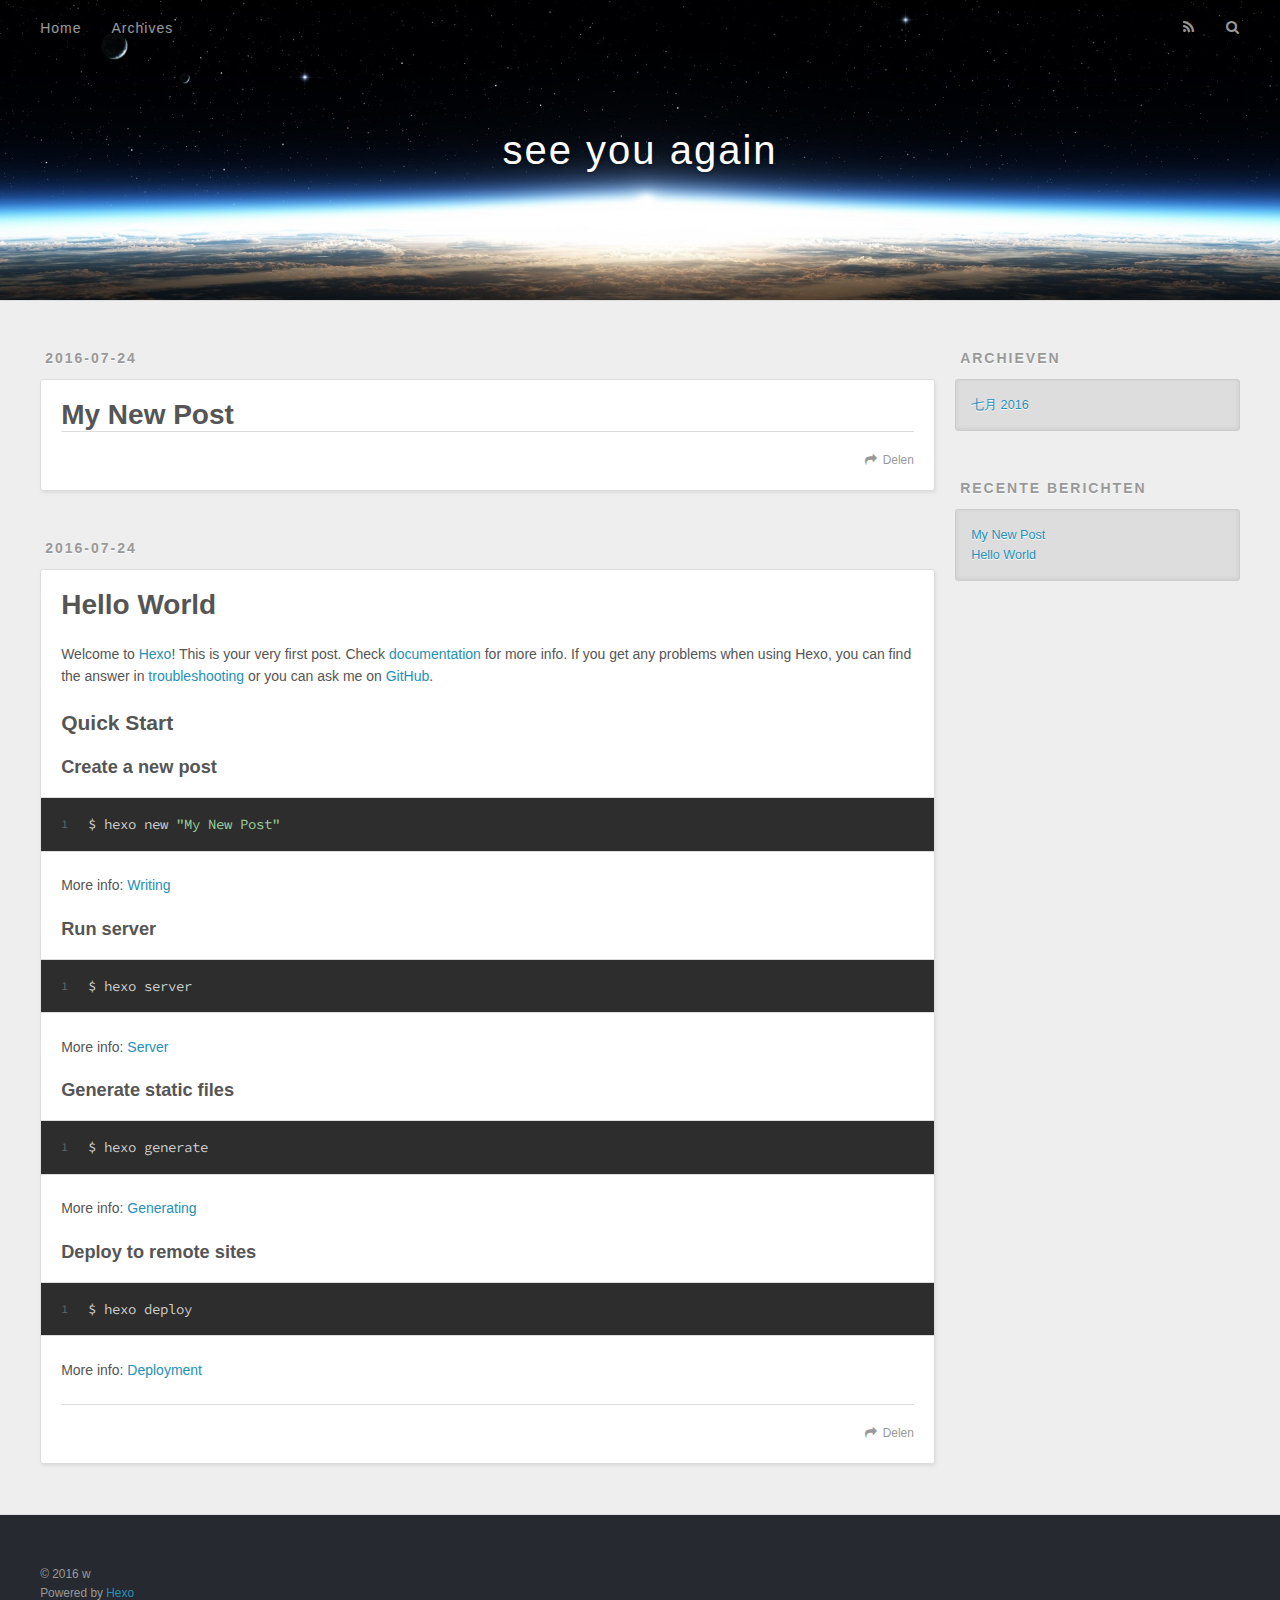
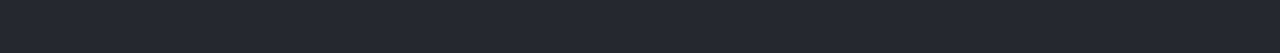
==== index.html @ ab0fd07e "Site updated: 2016-07-24 20:44:00" ====
<!DOCTYPE html>
<html>
<head>
  <meta charset="utf-8">
  
  <title>see you again</title>
  <meta name="viewport" content="width=device-width, initial-scale=1, maximum-scale=1">
  <meta property="og:type" content="website">
<meta property="og:title" content="see you again">
<meta property="og:url" content="http://yoursite.com/index.html">
<meta property="og:site_name" content="see you again">
<meta name="twitter:card" content="summary">
<meta name="twitter:title" content="see you again">
  
    <link rel="alternate" href="/atom.xml" title="see you again" type="application/atom+xml">
  
  
    <link rel="icon" href="/favicon.png">
  
  
    <link href="//fonts.googleapis.com/css?family=Source+Code+Pro" rel="stylesheet" type="text/css">
  
  <link rel="stylesheet" href="/css/style.css">
  

</head>

<body>
  <div id="container">
    <div id="wrap">
      <header id="header">
  <div id="banner"></div>
  <div id="header-outer" class="outer">
    <div id="header-title" class="inner">
      <h1 id="logo-wrap">
        <a href="/" id="logo">see you again</a>
      </h1>
      
    </div>
    <div id="header-inner" class="inner">
      <nav id="main-nav">
        <a id="main-nav-toggle" class="nav-icon"></a>
        
          <a class="main-nav-link" href="/">Home</a>
        
          <a class="main-nav-link" href="/archives">Archives</a>
        
      </nav>
      <nav id="sub-nav">
        
          <a id="nav-rss-link" class="nav-icon" href="/atom.xml" title="RSS Feed"></a>
        
        <a id="nav-search-btn" class="nav-icon" title="Zoeken"></a>
      </nav>
      <div id="search-form-wrap">
        <form action="//google.com/search" method="get" accept-charset="UTF-8" class="search-form"><input type="search" name="q" results="0" class="search-form-input" placeholder="Search"><button type="submit" class="search-form-submit">&#xF002;</button><input type="hidden" name="sitesearch" value="http://yoursite.com"></form>
      </div>
    </div>
  </div>
</header>
      <div class="outer">
        <section id="main">
  
    <article id="post-My-New-Post" class="article article-type-post" itemscope itemprop="blogPost">
  <div class="article-meta">
    <a href="/2016/07/24/My-New-Post/" class="article-date">
  <time datetime="2016-07-24T12:08:14.000Z" itemprop="datePublished">2016-07-24</time>
</a>
    
  </div>
  <div class="article-inner">
    
    
      <header class="article-header">
        
  
    <h1 itemprop="name">
      <a class="article-title" href="/2016/07/24/My-New-Post/">My New Post</a>
    </h1>
  

      </header>
    
    <div class="article-entry" itemprop="articleBody">
      
        
      
    </div>
    <footer class="article-footer">
      <a data-url="http://yoursite.com/2016/07/24/My-New-Post/" data-id="cir0liud20001l8tv9n0ns830" class="article-share-link">Delen</a>
      
      
    </footer>
  </div>
  
</article>


  
    <article id="post-hello-world" class="article article-type-post" itemscope itemprop="blogPost">
  <div class="article-meta">
    <a href="/2016/07/24/hello-world/" class="article-date">
  <time datetime="2016-07-24T12:00:14.525Z" itemprop="datePublished">2016-07-24</time>
</a>
    
  </div>
  <div class="article-inner">
    
    
      <header class="article-header">
        
  
    <h1 itemprop="name">
      <a class="article-title" href="/2016/07/24/hello-world/">Hello World</a>
    </h1>
  

      </header>
    
    <div class="article-entry" itemprop="articleBody">
      
        <p>Welcome to <a href="https://hexo.io/" target="_blank" rel="external">Hexo</a>! This is your very first post. Check <a href="https://hexo.io/docs/" target="_blank" rel="external">documentation</a> for more info. If you get any problems when using Hexo, you can find the answer in <a href="https://hexo.io/docs/troubleshooting.html" target="_blank" rel="external">troubleshooting</a> or you can ask me on <a href="https://github.com/hexojs/hexo/issues" target="_blank" rel="external">GitHub</a>.</p>
<h2 id="Quick-Start"><a href="#Quick-Start" class="headerlink" title="Quick Start"></a>Quick Start</h2><h3 id="Create-a-new-post"><a href="#Create-a-new-post" class="headerlink" title="Create a new post"></a>Create a new post</h3><figure class="highlight bash"><table><tr><td class="gutter"><pre><div class="line">1</div></pre></td><td class="code"><pre><div class="line">$ hexo new <span class="string">"My New Post"</span></div></pre></td></tr></table></figure>
<p>More info: <a href="https://hexo.io/docs/writing.html" target="_blank" rel="external">Writing</a></p>
<h3 id="Run-server"><a href="#Run-server" class="headerlink" title="Run server"></a>Run server</h3><figure class="highlight bash"><table><tr><td class="gutter"><pre><div class="line">1</div></pre></td><td class="code"><pre><div class="line">$ hexo server</div></pre></td></tr></table></figure>
<p>More info: <a href="https://hexo.io/docs/server.html" target="_blank" rel="external">Server</a></p>
<h3 id="Generate-static-files"><a href="#Generate-static-files" class="headerlink" title="Generate static files"></a>Generate static files</h3><figure class="highlight bash"><table><tr><td class="gutter"><pre><div class="line">1</div></pre></td><td class="code"><pre><div class="line">$ hexo generate</div></pre></td></tr></table></figure>
<p>More info: <a href="https://hexo.io/docs/generating.html" target="_blank" rel="external">Generating</a></p>
<h3 id="Deploy-to-remote-sites"><a href="#Deploy-to-remote-sites" class="headerlink" title="Deploy to remote sites"></a>Deploy to remote sites</h3><figure class="highlight bash"><table><tr><td class="gutter"><pre><div class="line">1</div></pre></td><td class="code"><pre><div class="line">$ hexo deploy</div></pre></td></tr></table></figure>
<p>More info: <a href="https://hexo.io/docs/deployment.html" target="_blank" rel="external">Deployment</a></p>

      
    </div>
    <footer class="article-footer">
      <a data-url="http://yoursite.com/2016/07/24/hello-world/" data-id="cir0liucw0000l8tvbxwyj7qu" class="article-share-link">Delen</a>
      
      
    </footer>
  </div>
  
</article>


  

</section>
        
          <aside id="sidebar">
  
    

  
    

  
    
  
    
  <div class="widget-wrap">
    <h3 class="widget-title">Archieven</h3>
    <div class="widget">
      <ul class="archive-list"><li class="archive-list-item"><a class="archive-list-link" href="/archives/2016/07/">七月 2016</a></li></ul>
    </div>
  </div>


  
    
  <div class="widget-wrap">
    <h3 class="widget-title">Recente berichten</h3>
    <div class="widget">
      <ul>
        
          <li>
            <a href="/2016/07/24/My-New-Post/">My New Post</a>
          </li>
        
          <li>
            <a href="/2016/07/24/hello-world/">Hello World</a>
          </li>
        
      </ul>
    </div>
  </div>

  
</aside>
        
      </div>
      <footer id="footer">
  
  <div class="outer">
    <div id="footer-info" class="inner">
      &copy; 2016 w<br>
      Powered by <a href="http://hexo.io/" target="_blank">Hexo</a>
    </div>
  </div>
</footer>
    </div>
    <nav id="mobile-nav">
  
    <a href="/" class="mobile-nav-link">Home</a>
  
    <a href="/archives" class="mobile-nav-link">Archives</a>
  
</nav>
    

<script src="//ajax.googleapis.com/ajax/libs/jquery/2.0.3/jquery.min.js"></script>


  <link rel="stylesheet" href="/fancybox/jquery.fancybox.css">
  <script src="/fancybox/jquery.fancybox.pack.js"></script>


<script src="/js/script.js"></script>

  </div>
</body>
</html>
---- css/style.css ----
body {
  width: 100%;
}
body:before,
body:after {
  content: "";
  display: table;
}
body:after {
  clear: both;
}
html,
body,
div,
span,
applet,
object,
iframe,
h1,
h2,
h3,
h4,
h5,
h6,
p,
blockquote,
pre,
a,
abbr,
acronym,
address,
big,
cite,
code,
del,
dfn,
em,
img,
ins,
kbd,
q,
s,
samp,
small,
strike,
strong,
sub,
sup,
tt,
var,
dl,
dt,
dd,
ol,
ul,
li,
fieldset,
form,
label,
legend,
table,
caption,
tbody,
tfoot,
thead,
tr,
th,
td {
  margin: 0;
  padding: 0;
  border: 0;
  outline: 0;
  font-weight: inherit;
  font-style: inherit;
  font-family: inherit;
  font-size: 100%;
  vertical-align: baseline;
}
body {
  line-height: 1;
  color: #000;
  background: #fff;
}
ol,
ul {
  list-style: none;
}
table {
  border-collapse: separate;
  border-spacing: 0;
  vertical-align: middle;
}
caption,
th,
td {
  text-align: left;
  font-weight: normal;
  vertical-align: middle;
}
a img {
  border: none;
}
input,
button {
  margin: 0;
  padding: 0;
}
input::-moz-focus-inner,
button::-moz-focus-inner {
  border: 0;
  padding: 0;
}
@font-face {
  font-family: FontAwesome;
  font-style: normal;
  font-weight: normal;
  src: url("fonts/fontawesome-webfont.eot?v=#4.0.3");
  src: url("fonts/fontawesome-webfont.eot?#iefix&v=#4.0.3") format("embedded-opentype"), url("fonts/fontawesome-webfont.woff?v=#4.0.3") format("woff"), url("fonts/fontawesome-webfont.ttf?v=#4.0.3") format("truetype"), url("fonts/fontawesome-webfont.svg#fontawesomeregular?v=#4.0.3") format("svg");
}
html,
body,
#container {
  height: 100%;
}
body {
  background: #eee;
  font: 14px "Helvetica Neue", Helvetica, Arial, sans-serif;
  -webkit-text-size-adjust: 100%;
}
.outer {
  max-width: 1220px;
  margin: 0 auto;
  padding: 0 20px;
}
.outer:before,
.outer:after {
  content: "";
  display: table;
}
.outer:after {
  clear: both;
}
.inner {
  display: inline;
  float: left;
  width: 98.33333333333333%;
  margin: 0 0.833333333333333%;
}
.left,
.alignleft {
  float: left;
}
.right,
.alignright {
  float: right;
}
.clear {
  clear: both;
}
#container {
  position: relative;
}
.mobile-nav-on {
  overflow: hidden;
}
#wrap {
  height: 100%;
  width: 100%;
  position: absolute;
  top: 0;
  left: 0;
  -webkit-transition: 0.2s ease-out;
  -moz-transition: 0.2s ease-out;
  -ms-transition: 0.2s ease-out;
  transition: 0.2s ease-out;
  z-index: 1;
  background: #eee;
}
.mobile-nav-on #wrap {
  left: 280px;
}
@media screen and (min-width: 768px) {
  #main {
    display: inline;
    float: left;
    width: 73.33333333333333%;
    margin: 0 0.833333333333333%;
  }
}
.article-date,
.article-category-link,
.archive-year,
.widget-title {
  text-decoration: none;
  text-transform: uppercase;
  letter-spacing: 2px;
  color: #999;
  margin-bottom: 1em;
  margin-left: 5px;
  line-height: 1em;
  text-shadow: 0 1px #fff;
  font-weight: bold;
}
.article-inner,
.archive-article-inner {
  background: #fff;
  -webkit-box-shadow: 1px 2px 3px #ddd;
  box-shadow: 1px 2px 3px #ddd;
  border: 1px solid #ddd;
  -webkit-border-radius: 3px;
  border-radius: 3px;
}
.article-entry h1,
.widget h1 {
  font-size: 2em;
}
.article-entry h2,
.widget h2 {
  font-size: 1.5em;
}
.article-entry h3,
.widget h3 {
  font-size: 1.3em;
}
.article-entry h4,
.widget h4 {
  font-size: 1.2em;
}
.article-entry h5,
.widget h5 {
  font-size: 1em;
}
.article-entry h6,
.widget h6 {
  font-size: 1em;
  color: #999;
}
.article-entry hr,
.widget hr {
  border: 1px dashed #ddd;
}
.article-entry strong,
.widget strong {
  font-weight: bold;
}
.article-entry em,
.widget em,
.article-entry cite,
.widget cite {
  font-style: italic;
}
.article-entry sup,
.widget sup,
.article-entry sub,
.widget sub {
  font-size: 0.75em;
  line-height: 0;
  position: relative;
  vertical-align: baseline;
}
.article-entry sup,
.widget sup {
  top: -0.5em;
}
.article-entry sub,
.widget sub {
  bottom: -0.2em;
}
.article-entry small,
.widget small {
  font-size: 0.85em;
}
.article-entry acronym,
.widget acronym,
.article-entry abbr,
.widget abbr {
  border-bottom: 1px dotted;
}
.article-entry ul,
.widget ul,
.article-entry ol,
.widget ol,
.article-entry dl,
.widget dl {
  margin: 0 20px;
  line-height: 1.6em;
}
.article-entry ul ul,
.widget ul ul,
.article-entry ol ul,
.widget ol ul,
.article-entry ul ol,
.widget ul ol,
.article-entry ol ol,
.widget ol ol {
  margin-top: 0;
  margin-bottom: 0;
}
.article-entry ul,
.widget ul {
  list-style: disc;
}
.article-entry ol,
.widget ol {
  list-style: decimal;
}
.article-entry dt,
.widget dt {
  font-weight: bold;
}
#header {
  height: 300px;
  position: relative;
  border-bottom: 1px solid #ddd;
}
#header:before,
#header:after {
  content: "";
  position: absolute;
  left: 0;
  right: 0;
  height: 40px;
}
#header:before {
  top: 0;
  background: -webkit-linear-gradient(rgba(0,0,0,0.2), transparent);
  background: -moz-linear-gradient(rgba(0,0,0,0.2), transparent);
  background: -ms-linear-gradient(rgba(0,0,0,0.2), transparent);
  background: linear-gradient(rgba(0,0,0,0.2), transparent);
}
#header:after {
  bottom: 0;
  background: -webkit-linear-gradient(transparent, rgba(0,0,0,0.2));
  background: -moz-linear-gradient(transparent, rgba(0,0,0,0.2));
  background: -ms-linear-gradient(transparent, rgba(0,0,0,0.2));
  background: linear-gradient(transparent, rgba(0,0,0,0.2));
}
#header-outer {
  height: 100%;
  position: relative;
}
#header-inner {
  position: relative;
  overflow: hidden;
}
#banner {
  position: absolute;
  top: 0;
  left: 0;
  width: 100%;
  height: 100%;
  background: url("images/banner.jpg") center #000;
  -webkit-background-size: cover;
  -moz-background-size: cover;
  background-size: cover;
  z-index: -1;
}
#header-title {
  text-align: center;
  height: 40px;
  position: absolute;
  top: 50%;
  left: 0;
  margin-top: -20px;
}
#logo,
#subtitle {
  text-decoration: none;
  color: #fff;
  font-weight: 300;
  text-shadow: 0 1px 4px rgba(0,0,0,0.3);
}
#logo {
  font-size: 40px;
  line-height: 40px;
  letter-spacing: 2px;
}
#subtitle {
  font-size: 16px;
  line-height: 16px;
  letter-spacing: 1px;
}
#subtitle-wrap {
  margin-top: 16px;
}
#main-nav {
  float: left;
  margin-left: -15px;
}
.nav-icon,
.main-nav-link {
  float: left;
  color: #fff;
  opacity: 0.6;
  text-decoration: none;
  text-shadow: 0 1px rgba(0,0,0,0.2);
  -webkit-transition: opacity 0.2s;
  -moz-transition: opacity 0.2s;
  -ms-transition: opacity 0.2s;
  transition: opacity 0.2s;
  display: block;
  padding: 20px 15px;
}
.nav-icon:hover,
.main-nav-link:hover {
  opacity: 1;
}
.nav-icon {
  font-family: FontAwesome;
  text-align: center;
  font-size: 14px;
  width: 14px;
  height: 14px;
  padding: 20px 15px;
  position: relative;
  cursor: pointer;
}
.main-nav-link {
  font-weight: 300;
  letter-spacing: 1px;
}
@media screen and (max-width: 479px) {
  .main-nav-link {
    display: none;
  }
}
#main-nav-toggle {
  display: none;
}
#main-nav-toggle:before {
  content: "\f0c9";
}
@media screen and (max-width: 479px) {
  #main-nav-toggle {
    display: block;
  }
}
#sub-nav {
  float: right;
  margin-right: -15px;
}
#nav-rss-link:before {
  content: "\f09e";
}
#nav-search-btn:before {
  content: "\f002";
}
#search-form-wrap {
  position: absolute;
  top: 15px;
  width: 150px;
  height: 30px;
  right: -150px;
  opacity: 0;
  -webkit-transition: 0.2s ease-out;
  -moz-transition: 0.2s ease-out;
  -ms-transition: 0.2s ease-out;
  transition: 0.2s ease-out;
}
#search-form-wrap.on {
  opacity: 1;
  right: 0;
}
@media screen and (max-width: 479px) {
  #search-form-wrap {
    width: 100%;
    right: -100%;
  }
}
.search-form {
  position: absolute;
  top: 0;
  left: 0;
  right: 0;
  background: #fff;
  padding: 5px 15px;
  -webkit-border-radius: 15px;
  border-radius: 15px;
  -webkit-box-shadow: 0 0 10px rgba(0,0,0,0.3);
  box-shadow: 0 0 10px rgba(0,0,0,0.3);
}
.search-form-input {
  border: none;
  background: none;
  color: #555;
  width: 100%;
  font: 13px "Helvetica Neue", Helvetica, Arial, sans-serif;
  outline: none;
}
.search-form-input::-webkit-search-results-decoration,
.search-form-input::-webkit-search-cancel-button {
  -webkit-appearance: none;
}
.search-form-submit {
  position: absolute;
  top: 50%;
  right: 10px;
  margin-top: -7px;
  font: 13px FontAwesome;
  border: none;
  background: none;
  color: #bbb;
  cursor: pointer;
}
.search-form-submit:hover,
.search-form-submit:focus {
  color: #777;
}
.article {
  margin: 50px 0;
}
.article-inner {
  overflow: hidden;
}
.article-meta:before,
.article-meta:after {
  content: "";
  display: table;
}
.article-meta:after {
  clear: both;
}
.article-date {
  float: left;
}
.article-category {
  float: left;
  line-height: 1em;
  color: #ccc;
  text-shadow: 0 1px #fff;
  margin-left: 8px;
}
.article-category:before {
  content: "\2022";
}
.article-category-link {
  margin: 0 12px 1em;
}
.article-header {
  padding: 20px 20px 0;
}
.article-title {
  text-decoration: none;
  font-size: 2em;
  font-weight: bold;
  color: #555;
  line-height: 1.1em;
  -webkit-transition: color 0.2s;
  -moz-transition: color 0.2s;
  -ms-transition: color 0.2s;
  transition: color 0.2s;
}
a.article-title:hover {
  color: #258fb8;
}
.article-entry {
  color: #555;
  padding: 0 20px;
}
.article-entry:before,
.article-entry:after {
  content: "";
  display: table;
}
.article-entry:after {
  clear: both;
}
.article-entry p,
.article-entry table {
  line-height: 1.6em;
  margin: 1.6em 0;
}
.article-entry h1,
.article-entry h2,
.article-entry h3,
.article-entry h4,
.article-entry h5,
.article-entry h6 {
  font-weight: bold;
}
.article-entry h1,
.article-entry h2,
.article-entry h3,
.article-entry h4,
.article-entry h5,
.article-entry h6 {
  line-height: 1.1em;
  margin: 1.1em 0;
}
.article-entry a {
  color: #258fb8;
  text-decoration: none;
}
.article-entry a:hover {
  text-decoration: underline;
}
.article-entry ul,
.article-entry ol,
.article-entry dl {
  margin-top: 1.6em;
  margin-bottom: 1.6em;
}
.article-entry img,
.article-entry video {
  max-width: 100%;
  height: auto;
  display: block;
  margin: auto;
}
.article-entry iframe {
  border: none;
}
.article-entry table {
  width: 100%;
  border-collapse: collapse;
  border-spacing: 0;
}
.article-entry th {
  font-weight: bold;
  border-bottom: 3px solid #ddd;
  padding-bottom: 0.5em;
}
.article-entry td {
  border-bottom: 1px solid #ddd;
  padding: 10px 0;
}
.article-entry blockquote {
  font-family: Georgia, "Times New Roman", serif;
  font-size: 1.4em;
  margin: 1.6em 20px;
  text-align: center;
}
.article-entry blockquote footer {
  font-size: 14px;
  margin: 1.6em 0;
  font-family: "Helvetica Neue", Helvetica, Arial, sans-serif;
}
.article-entry blockquote footer cite:before {
  content: "—";
  padding: 0 0.5em;
}
.article-entry .pullquote {
  text-align: left;
  width: 45%;
  margin: 0;
}
.article-entry .pullquote.left {
  margin-left: 0.5em;
  margin-right: 1em;
}
.article-entry .pullquote.right {
  margin-right: 0.5em;
  margin-left: 1em;
}
.article-entry .caption {
  color: #999;
  display: block;
  font-size: 0.9em;
  margin-top: 0.5em;
  position: relative;
  text-align: center;
}
.article-entry .video-container {
  position: relative;
  padding-top: 56.25%;
  height: 0;
  overflow: hidden;
}
.article-entry .video-container iframe,
.article-entry .video-container object,
.article-entry .video-container embed {
  position: absolute;
  top: 0;
  left: 0;
  width: 100%;
  height: 100%;
  margin-top: 0;
}
.article-more-link a {
  display: inline-block;
  line-height: 1em;
  padding: 6px 15px;
  -webkit-border-radius: 15px;
  border-radius: 15px;
  background: #eee;
  color: #999;
  text-shadow: 0 1px #fff;
  text-decoration: none;
}
.article-more-link a:hover {
  background: #258fb8;
  color: #fff;
  text-decoration: none;
  text-shadow: 0 1px #1e7293;
}
.article-footer {
  font-size: 0.85em;
  line-height: 1.6em;
  border-top: 1px solid #ddd;
  padding-top: 1.6em;
  margin: 0 20px 20px;
}
.article-footer:before,
.article-footer:after {
  content: "";
  display: table;
}
.article-footer:after {
  clear: both;
}
.article-footer a {
  color: #999;
  text-decoration: none;
}
.article-footer a:hover {
  color: #555;
}
.article-tag-list-item {
  float: left;
  margin-right: 10px;
}
.article-tag-list-link:before {
  content: "#";
}
.article-comment-link {
  float: right;
}
.article-comment-link:before {
  content: "\f075";
  font-family: FontAwesome;
  padding-right: 8px;
}
.article-share-link {
  cursor: pointer;
  float: right;
  margin-left: 20px;
}
.article-share-link:before {
  content: "\f064";
  font-family: FontAwesome;
  padding-right: 6px;
}
#article-nav {
  position: relative;
}
#article-nav:before,
#article-nav:after {
  content: "";
  display: table;
}
#article-nav:after {
  clear: both;
}
@media screen and (min-width: 768px) {
  #article-nav {
    margin: 50px 0;
  }
  #article-nav:before {
    width: 8px;
    height: 8px;
    position: absolute;
    top: 50%;
    left: 50%;
    margin-top: -4px;
    margin-left: -4px;
    content: "";
    -webkit-border-radius: 50%;
    border-radius: 50%;
    background: #ddd;
    -webkit-box-shadow: 0 1px 2px #fff;
    box-shadow: 0 1px 2px #fff;
  }
}
.article-nav-link-wrap {
  text-decoration: none;
  text-shadow: 0 1px #fff;
  color: #999;
  -webkit-box-sizing: border-box;
  -moz-box-sizing: border-box;
  box-sizing: border-box;
  margin-top: 50px;
  text-align: center;
  display: block;
}
.article-nav-link-wrap:hover {
  color: #555;
}
@media screen and (min-width: 768px) {
  .article-nav-link-wrap {
    width: 50%;
    margin-top: 0;
  }
}
@media screen and (min-width: 768px) {
  #article-nav-newer {
    float: left;
    text-align: right;
    padding-right: 20px;
  }
}
@media screen and (min-width: 768px) {
  #article-nav-older {
    float: right;
    text-align: left;
    padding-left: 20px;
  }
}
.article-nav-caption {
  text-transform: uppercase;
  letter-spacing: 2px;
  color: #ddd;
  line-height: 1em;
  font-weight: bold;
}
#article-nav-newer .article-nav-caption {
  margin-right: -2px;
}
.article-nav-title {
  font-size: 0.85em;
  line-height: 1.6em;
  margin-top: 0.5em;
}
.article-share-box {
  position: absolute;
  display: none;
  background: #fff;
  -webkit-box-shadow: 1px 2px 10px rgba(0,0,0,0.2);
  box-shadow: 1px 2px 10px rgba(0,0,0,0.2);
  -webkit-border-radius: 3px;
  border-radius: 3px;
  margin-left: -145px;
  overflow: hidden;
  z-index: 1;
}
.article-share-box.on {
  display: block;
}
.article-share-input {
  width: 100%;
  background: none;
  -webkit-box-sizing: border-box;
  -moz-box-sizing: border-box;
  box-sizing: border-box;
  font: 14px "Helvetica Neue", Helvetica, Arial, sans-serif;
  padding: 0 15px;
  color: #555;
  outline: none;
  border: 1px solid #ddd;
  -webkit-border-radius: 3px 3px 0 0;
  border-radius: 3px 3px 0 0;
  height: 36px;
  line-height: 36px;
}
.article-share-links {
  background: #eee;
}
.article-share-links:before,
.article-share-links:after {
  content: "";
  display: table;
}
.article-share-links:after {
  clear: both;
}
.article-share-twitter,
.article-share-facebook,
.article-share-pinterest,
.article-share-google {
  width: 50px;
  height: 36px;
  display: block;
  float: left;
  position: relative;
  color: #999;
  text-shadow: 0 1px #fff;
}
.article-share-twitter:before,
.article-share-facebook:before,
.article-share-pinterest:before,
.article-share-google:before {
  font-size: 20px;
  font-family: FontAwesome;
  width: 20px;
  height: 20px;
  position: absolute;
  top: 50%;
  left: 50%;
  margin-top: -10px;
  margin-left: -10px;
  text-align: center;
}
.article-share-twitter:hover,
.article-share-facebook:hover,
.article-share-pinterest:hover,
.article-share-google:hover {
  color: #fff;
}
.article-share-twitter:before {
  content: "\f099";
}
.article-share-twitter:hover {
  background: #00aced;
  text-shadow: 0 1px #008abe;
}
.article-share-facebook:before {
  content: "\f09a";
}
.article-share-facebook:hover {
  background: #3b5998;
  text-shadow: 0 1px #2f477a;
}
.article-share-pinterest:before {
  content: "\f0d2";
}
.article-share-pinterest:hover {
  background: #cb2027;
  text-shadow: 0 1px #a21a1f;
}
.article-share-google:before {
  content: "\f0d5";
}
.article-share-google:hover {
  background: #dd4b39;
  text-shadow: 0 1px #be3221;
}
.article-gallery {
  background: #000;
  position: relative;
}
.article-gallery-photos {
  position: relative;
  overflow: hidden;
}
.article-gallery-img {
  display: none;
  max-width: 100%;
}
.article-gallery-img:first-child {
  display: block;
}
.article-gallery-img.loaded {
  position: absolute;
  display: block;
}
.article-gallery-img img {
  display: block;
  max-width: 100%;
  margin: 0 auto;
}
#comments {
  background: #fff;
  -webkit-box-shadow: 1px 2px 3px #ddd;
  box-shadow: 1px 2px 3px #ddd;
  padding: 20px;
  border: 1px solid #ddd;
  -webkit-border-radius: 3px;
  border-radius: 3px;
  margin: 50px 0;
}
#comments a {
  color: #258fb8;
}
.archives-wrap {
  margin: 50px 0;
}
.archives:before,
.archives:after {
  content: "";
  display: table;
}
.archives:after {
  clear: both;
}
.archive-year-wrap {
  margin-bottom: 1em;
}
.archives {
  -webkit-column-gap: 10px;
  -moz-column-gap: 10px;
  column-gap: 10px;
}
@media screen and (min-width: 480px) and (max-width: 767px) {
  .archives {
    -webkit-column-count: 2;
    -moz-column-count: 2;
    column-count: 2;
  }
}
@media screen and (min-width: 768px) {
  .archives {
    -webkit-column-count: 3;
    -moz-column-count: 3;
    column-count: 3;
  }
}
.archive-article {
  -webkit-column-break-inside: avoid;
  page-break-inside: avoid;
  overflow: hidden;
  break-inside: avoid-column;
}
.archive-article-inner {
  padding: 10px;
  margin-bottom: 15px;
}
.archive-article-title {
  text-decoration: none;
  font-weight: bold;
  color: #555;
  -webkit-transition: color 0.2s;
  -moz-transition: color 0.2s;
  -ms-transition: color 0.2s;
  transition: color 0.2s;
  line-height: 1.6em;
}
.archive-article-title:hover {
  color: #258fb8;
}
.archive-article-footer {
  margin-top: 1em;
}
.archive-article-date {
  color: #999;
  text-decoration: none;
  font-size: 0.85em;
  line-height: 1em;
  margin-bottom: 0.5em;
  display: block;
}
#page-nav {
  margin: 50px auto;
  background: #fff;
  -webkit-box-shadow: 1px 2px 3px #ddd;
  box-shadow: 1px 2px 3px #ddd;
  border: 1px solid #ddd;
  -webkit-border-radius: 3px;
  border-radius: 3px;
  text-align: center;
  color: #999;
  overflow: hidden;
}
#page-nav:before,
#page-nav:after {
  content: "";
  display: table;
}
#page-nav:after {
  clear: both;
}
#page-nav a,
#page-nav span {
  padding: 10px 20px;
  line-height: 1;
  height: 2ex;
}
#page-nav a {
  color: #999;
  text-decoration: none;
}
#page-nav a:hover {
  background: #999;
  color: #fff;
}
#page-nav .prev {
  float: left;
}
#page-nav .next {
  float: right;
}
#page-nav .page-number {
  display: inline-block;
}
@media screen and (max-width: 479px) {
  #page-nav .page-number {
    display: none;
  }
}
#page-nav .current {
  color: #555;
  font-weight: bold;
}
#page-nav .space {
  color: #ddd;
}
#footer {
  background: #262a30;
  padding: 50px 0;
  border-top: 1px solid #ddd;
  color: #999;
}
#footer a {
  color: #258fb8;
  text-decoration: none;
}
#footer a:hover {
  text-decoration: underline;
}
#footer-info {
  line-height: 1.6em;
  font-size: 0.85em;
}
.article-entry pre,
.article-entry .highlight {
  background: #2d2d2d;
  margin: 0 -20px;
  padding: 15px 20px;
  border-style: solid;
  border-color: #ddd;
  border-width: 1px 0;
  overflow: auto;
  color: #ccc;
  line-height: 22.400000000000002px;
}
.article-entry .highlight .gutter pre,
.article-entry .gist .gist-file .gist-data .line-numbers {
  color: #666;
  font-size: 0.85em;
}
.article-entry pre,
.article-entry code {
  font-family: "Source Code Pro", Consolas, Monaco, Menlo, Consolas, monospace;
}
.article-entry code {
  background: #eee;
  text-shadow: 0 1px #fff;
  padding: 0 0.3em;
}
.article-entry pre code {
  background: none;
  text-shadow: none;
  padding: 0;
}
.article-entry .highlight pre {
  border: none;
  margin: 0;
  padding: 0;
}
.article-entry .highlight table {
  margin: 0;
  width: auto;
}
.article-entry .highlight td {
  border: none;
  padding: 0;
}
.article-entry .highlight figcaption {
  font-size: 0.85em;
  color: #999;
  line-height: 1em;
  margin-bottom: 1em;
}
.article-entry .highlight figcaption:before,
.article-entry .highlight figcaption:after {
  content: "";
  display: table;
}
.article-entry .highlight figcaption:after {
  clear: both;
}
.article-entry .highlight figcaption a {
  float: right;
}
.article-entry .highlight .gutter pre {
  text-align: right;
  padding-right: 20px;
}
.article-entry .highlight .line {
  height: 22.400000000000002px;
}
.article-entry .highlight .line.marked {
  background: #515151;
}
.article-entry .gist {
  margin: 0 -20px;
  border-style: solid;
  border-color: #ddd;
  border-width: 1px 0;
  background: #2d2d2d;
  padding: 15px 20px 15px 0;
}
.article-entry .gist .gist-file {
  border: none;
  font-family: "Source Code Pro", Consolas, Monaco, Menlo, Consolas, monospace;
  margin: 0;
}
.article-entry .gist .gist-file .gist-data {
  background: none;
  border: none;
}
.article-entry .gist .gist-file .gist-data .line-numbers {
  background: none;
  border: none;
  padding: 0 20px 0 0;
}
.article-entry .gist .gist-file .gist-data .line-data {
  padding: 0 !important;
}
.article-entry .gist .gist-file .highlight {
  margin: 0;
  padding: 0;
  border: none;
}
.article-entry .gist .gist-file .gist-meta {
  background: #2d2d2d;
  color: #999;
  font: 0.85em "Helvetica Neue", Helvetica, Arial, sans-serif;
  text-shadow: 0 0;
  padding: 0;
  margin-top: 1em;
  margin-left: 20px;
}
.article-entry .gist .gist-file .gist-meta a {
  color: #258fb8;
  font-weight: normal;
}
.article-entry .gist .gist-file .gist-meta a:hover {
  text-decoration: underline;
}
pre .comment,
pre .title {
  color: #999;
}
pre .variable,
pre .attribute,
pre .tag,
pre .regexp,
pre .ruby .constant,
pre .xml .tag .title,
pre .xml .pi,
pre .xml .doctype,
pre .html .doctype,
pre .css .id,
pre .css .class,
pre .css .pseudo {
  color: #f2777a;
}
pre .number,
pre .preprocessor,
pre .built_in,
pre .literal,
pre .params,
pre .constant {
  color: #f99157;
}
pre .class,
pre .ruby .class .title,
pre .css .rules .attribute {
  color: #9c9;
}
pre .string,
pre .value,
pre .inheritance,
pre .header,
pre .ruby .symbol,
pre .xml .cdata {
  color: #9c9;
}
pre .css .hexcolor {
  color: #6cc;
}
pre .function,
pre .python .decorator,
pre .python .title,
pre .ruby .function .title,
pre .ruby .title .keyword,
pre .perl .sub,
pre .javascript .title,
pre .coffeescript .title {
  color: #69c;
}
pre .keyword,
pre .javascript .function {
  color: #c9c;
}
@media screen and (max-width: 479px) {
  #mobile-nav {
    position: absolute;
    top: 0;
    left: 0;
    width: 280px;
    height: 100%;
    background: #191919;
    border-right: 1px solid #fff;
  }
}
@media screen and (max-width: 479px) {
  .mobile-nav-link {
    display: block;
    color: #999;
    text-decoration: none;
    padding: 15px 20px;
    font-weight: bold;
  }
  .mobile-nav-link:hover {
    color: #fff;
  }
}
@media screen and (min-width: 768px) {
  #sidebar {
    display: inline;
    float: left;
    width: 23.333333333333332%;
    margin: 0 0.833333333333333%;
  }
}
.widget-wrap {
  margin: 50px 0;
}
.widget {
  color: #777;
  text-shadow: 0 1px #fff;
  background: #ddd;
  -webkit-box-shadow: 0 -1px 4px #ccc inset;
  box-shadow: 0 -1px 4px #ccc inset;
  border: 1px solid #ccc;
  padding: 15px;
  -webkit-border-radius: 3px;
  border-radius: 3px;
}
.widget a {
  color: #258fb8;
  text-decoration: none;
}
.widget a:hover {
  text-decoration: underline;
}
.widget ul ul,
.widget ol ul,
.widget dl ul,
.widget ul ol,
.widget ol ol,
.widget dl ol,
.widget ul dl,
.widget ol dl,
.widget dl dl {
  margin-left: 15px;
  list-style: disc;
}
.widget {
  line-height: 1.6em;
  word-wrap: break-word;
  font-size: 0.9em;
}
.widget ul,
.widget ol {
  list-style: none;
  margin: 0;
}
.widget ul ul,
.widget ol ul,
.widget ul ol,
.widget ol ol {
  margin: 0 20px;
}
.widget ul ul,
.widget ol ul {
  list-style: disc;
}
.widget ul ol,
.widget ol ol {
  list-style: decimal;
}
.category-list-count,
.tag-list-count,
.archive-list-count {
  padding-left: 5px;
  color: #999;
  font-size: 0.85em;
}
.category-list-count:before,
.tag-list-count:before,
.archive-list-count:before {
  content: "(";
}
.category-list-count:after,
.tag-list-count:after,
.archive-list-count:after {
  content: ")";
}
.tagcloud a {
  margin-right: 5px;
  display: inline-block;
}
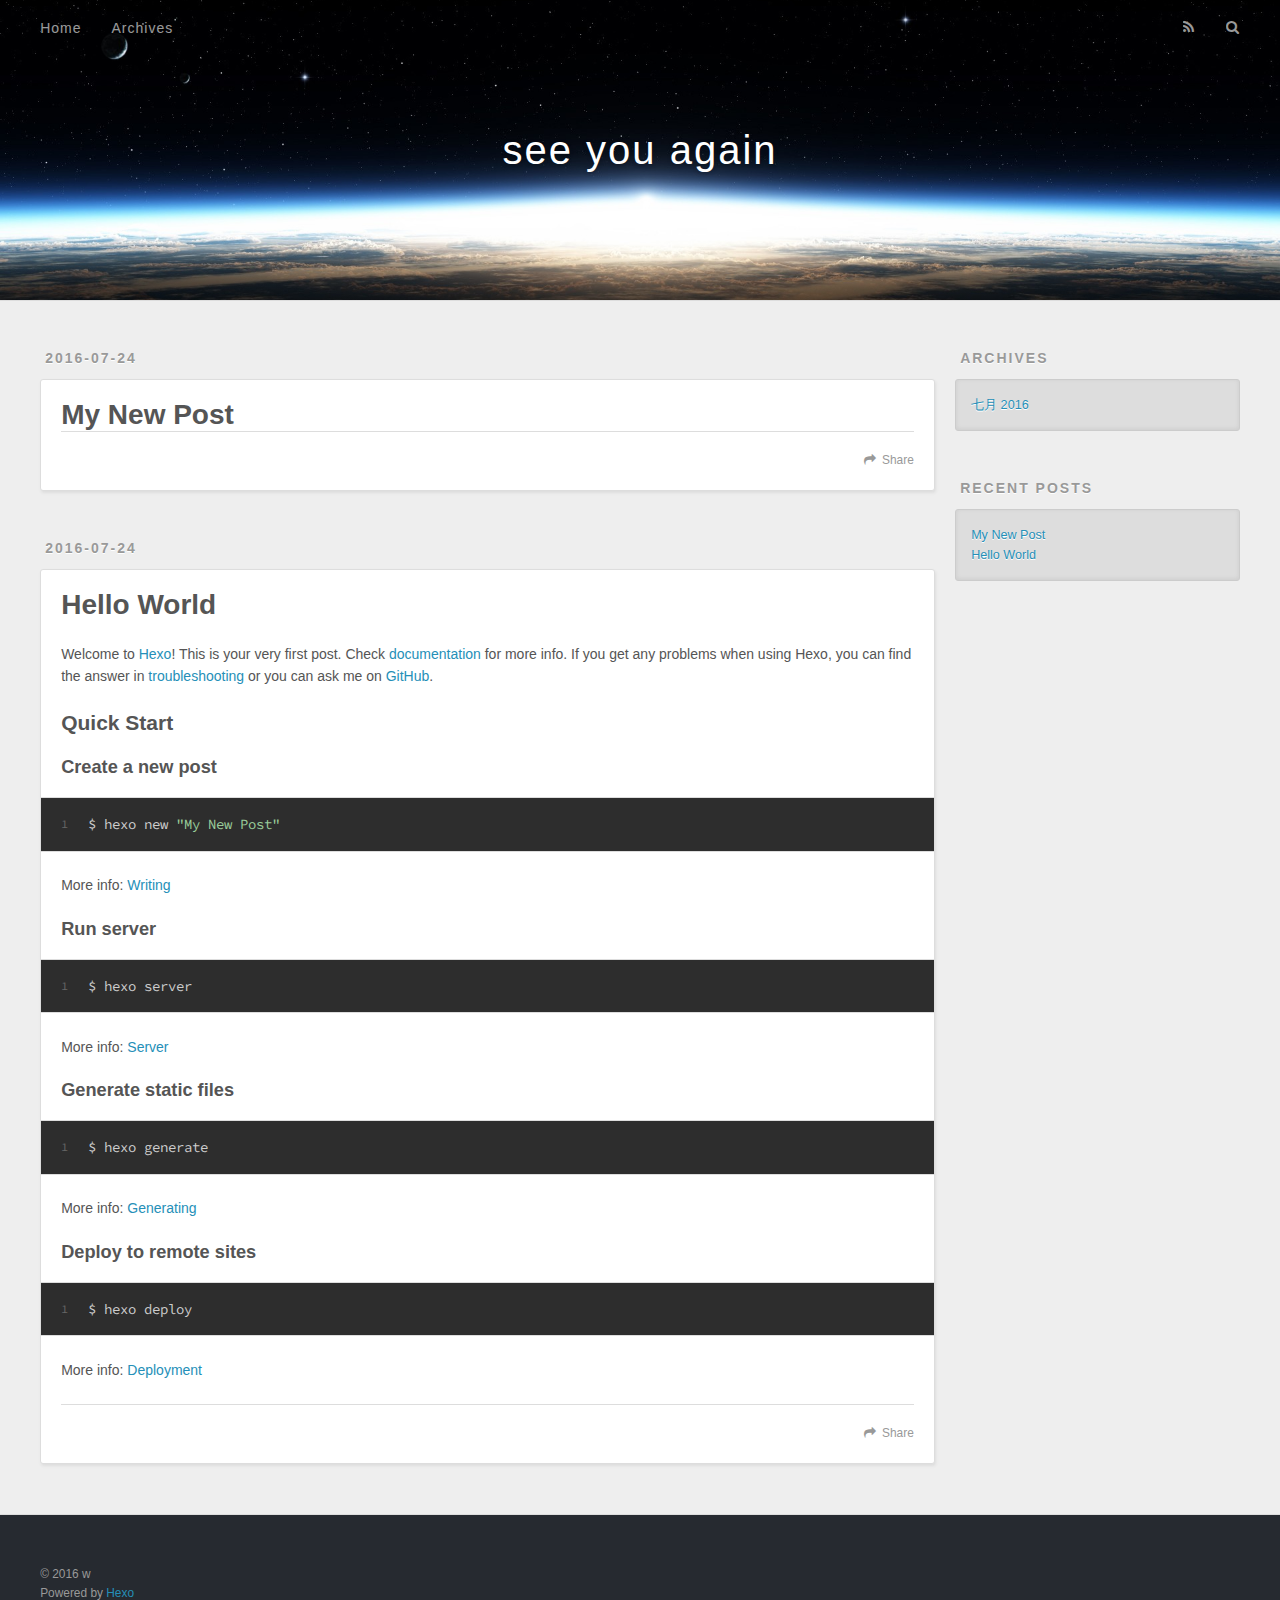
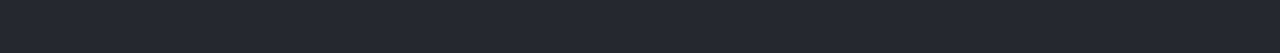
==== commit e59dba1c: "Site updated: 2016-07-24 21:19:04" ====
--- a/index.html
+++ b/index.html
@@ -50,7 +50,7 @@
         
           <a id="nav-rss-link" class="nav-icon" href="/atom.xml" title="RSS Feed"></a>
         
-        <a id="nav-search-btn" class="nav-icon" title="Zoeken"></a>
+        <a id="nav-search-btn" class="nav-icon" title="Search"></a>
       </nav>
       <div id="search-form-wrap">
         <form action="//google.com/search" method="get" accept-charset="UTF-8" class="search-form"><input type="search" name="q" results="0" class="search-form-input" placeholder="Search"><button type="submit" class="search-form-submit">&#xF002;</button><input type="hidden" name="sitesearch" value="http://yoursite.com"></form>
@@ -87,7 +87,7 @@
       
     </div>
     <footer class="article-footer">
-      <a data-url="http://yoursite.com/2016/07/24/My-New-Post/" data-id="cir0liud20001l8tv9n0ns830" class="article-share-link">Delen</a>
+      <a data-url="http://yoursite.com/2016/07/24/My-New-Post/" data-id="cir0ms16u0000l8tvy7k0zihf" class="article-share-link">Share</a>
       
       
     </footer>
@@ -132,7 +132,7 @@
       
     </div>
     <footer class="article-footer">
-      <a data-url="http://yoursite.com/2016/07/24/hello-world/" data-id="cir0liucw0000l8tvbxwyj7qu" class="article-share-link">Delen</a>
+      <a data-url="http://yoursite.com/2016/07/24/hello-world/" data-id="cir0ms1700001l8tvjbfbzvg0" class="article-share-link">Share</a>
       
       
     </footer>
@@ -157,7 +157,7 @@
   
     
   <div class="widget-wrap">
-    <h3 class="widget-title">Archieven</h3>
+    <h3 class="widget-title">Archives</h3>
     <div class="widget">
       <ul class="archive-list"><li class="archive-list-item"><a class="archive-list-link" href="/archives/2016/07/">七月 2016</a></li></ul>
     </div>
@@ -167,7 +167,7 @@
   
     
   <div class="widget-wrap">
-    <h3 class="widget-title">Recente berichten</h3>
+    <h3 class="widget-title">Recent Posts</h3>
     <div class="widget">
       <ul>
         
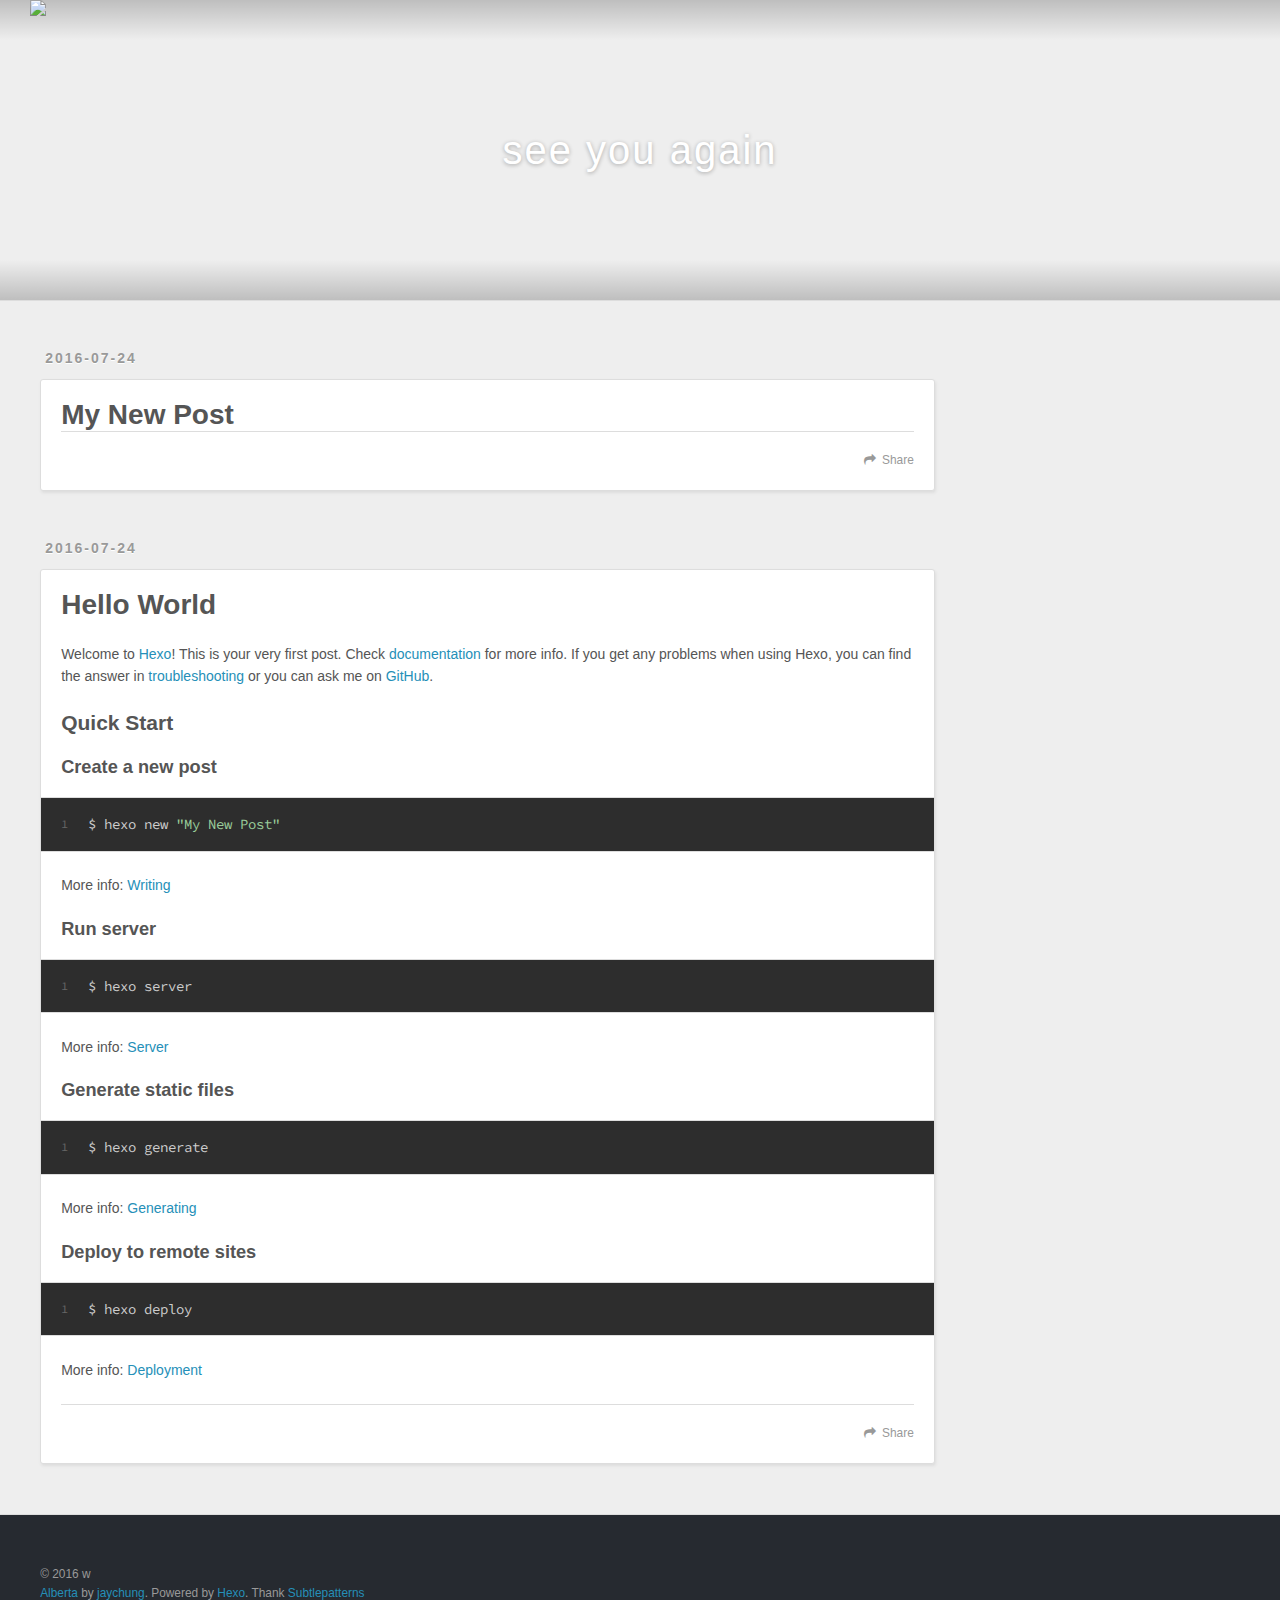
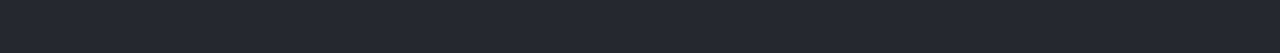
==== commit 21c6250c: "Site updated: 2016-07-24 21:31:54" ====
--- a/index.html
+++ b/index.html
@@ -12,49 +12,34 @@
 <meta name="twitter:card" content="summary">
 <meta name="twitter:title" content="see you again">
   
-    <link rel="alternate" href="/atom.xml" title="see you again" type="application/atom+xml">
   
-  
-    <link rel="icon" href="/favicon.png">
-  
-  
-    <link href="//fonts.googleapis.com/css?family=Source+Code+Pro" rel="stylesheet" type="text/css">
-  
+  <link href="//fonts.googleapis.com/css?family=Source+Code+Pro" rel="stylesheet" type="text/css">
+  <link href="//maxcdn.bootstrapcdn.com/font-awesome/4.2.0/css/font-awesome.min.css" rel="stylesheet">
   <link rel="stylesheet" href="/css/style.css">
   
-
 </head>
-
 <body>
   <div id="container">
     <div id="wrap">
       <header id="header">
-  <div id="banner"></div>
+  <div id="overlay"></div>
   <div id="header-outer" class="outer">
+    <div id="profile_img">
+      <img id="circle_img" src="undefined" />
+    </div>
     <div id="header-title" class="inner">
       <h1 id="logo-wrap">
         <a href="/" id="logo">see you again</a>
       </h1>
       
     </div>
-    <div id="header-inner" class="inner">
+    <div id="header-menu">
       <nav id="main-nav">
-        <a id="main-nav-toggle" class="nav-icon"></a>
+        <ul>
         
-          <a class="main-nav-link" href="/">Home</a>
         
-          <a class="main-nav-link" href="/archives">Archives</a>
-        
+        </ul>
       </nav>
-      <nav id="sub-nav">
-        
-          <a id="nav-rss-link" class="nav-icon" href="/atom.xml" title="RSS Feed"></a>
-        
-        <a id="nav-search-btn" class="nav-icon" title="Search"></a>
-      </nav>
-      <div id="search-form-wrap">
-        <form action="//google.com/search" method="get" accept-charset="UTF-8" class="search-form"><input type="search" name="q" results="0" class="search-form-input" placeholder="Search"><button type="submit" class="search-form-submit">&#xF002;</button><input type="hidden" name="sitesearch" value="http://yoursite.com"></form>
-      </div>
     </div>
   </div>
 </header>
@@ -87,7 +72,7 @@
       
     </div>
     <footer class="article-footer">
-      <a data-url="http://yoursite.com/2016/07/24/My-New-Post/" data-id="cir0ms16u0000l8tvy7k0zihf" class="article-share-link">Share</a>
+      <a data-url="http://yoursite.com/2016/07/24/My-New-Post/" data-id="cir0n8g870000dstvj6awg4ky" class="article-share-link">Share</a>
       
       
     </footer>
@@ -132,7 +117,7 @@
       
     </div>
     <footer class="article-footer">
-      <a data-url="http://yoursite.com/2016/07/24/hello-world/" data-id="cir0ms1700001l8tvjbfbzvg0" class="article-share-link">Share</a>
+      <a data-url="http://yoursite.com/2016/07/24/hello-world/" data-id="cir0n8g8c0001dstv5adlm388" class="article-share-link">Share</a>
       
       
     </footer>
@@ -142,49 +127,8 @@
 
 
   
-
+  
 </section>
-        
-          <aside id="sidebar">
-  
-    
-
-  
-    
-
-  
-    
-  
-    
-  <div class="widget-wrap">
-    <h3 class="widget-title">Archives</h3>
-    <div class="widget">
-      <ul class="archive-list"><li class="archive-list-item"><a class="archive-list-link" href="/archives/2016/07/">七月 2016</a></li></ul>
-    </div>
-  </div>
-
-
-  
-    
-  <div class="widget-wrap">
-    <h3 class="widget-title">Recent Posts</h3>
-    <div class="widget">
-      <ul>
-        
-          <li>
-            <a href="/2016/07/24/My-New-Post/">My New Post</a>
-          </li>
-        
-          <li>
-            <a href="/2016/07/24/hello-world/">Hello World</a>
-          </li>
-        
-      </ul>
-    </div>
-  </div>
-
-  
-</aside>
         
       </div>
       <footer id="footer">
@@ -192,25 +136,16 @@
   <div class="outer">
     <div id="footer-info" class="inner">
       &copy; 2016 w<br>
-      Powered by <a href="http://hexo.io/" target="_blank">Hexo</a>
+      <a href="https://github.com/ken8203/hexo-theme-alberta" target="_blank">Alberta</a> by <a href="http://jaychung.tw" target="_blank">jaychung</a>. Powered by <a href="http://hexo.io/" target="_blank">Hexo</a>. Thank <a href="http://subtlepatterns.com/" target="_blank">Subtlepatterns</a>
     </div>
   </div>
 </footer>
     </div>
-    <nav id="mobile-nav">
-  
-    <a href="/" class="mobile-nav-link">Home</a>
-  
-    <a href="/archives" class="mobile-nav-link">Archives</a>
-  
-</nav>
+    
     
 
 <script src="//ajax.googleapis.com/ajax/libs/jquery/2.0.3/jquery.min.js"></script>
-
-
-  <link rel="stylesheet" href="/fancybox/jquery.fancybox.css">
-  <script src="/fancybox/jquery.fancybox.pack.js"></script>
+<script src="//imsky.github.io/holder/holder.js"></script>
 
 
 <script src="/js/script.js"></script>
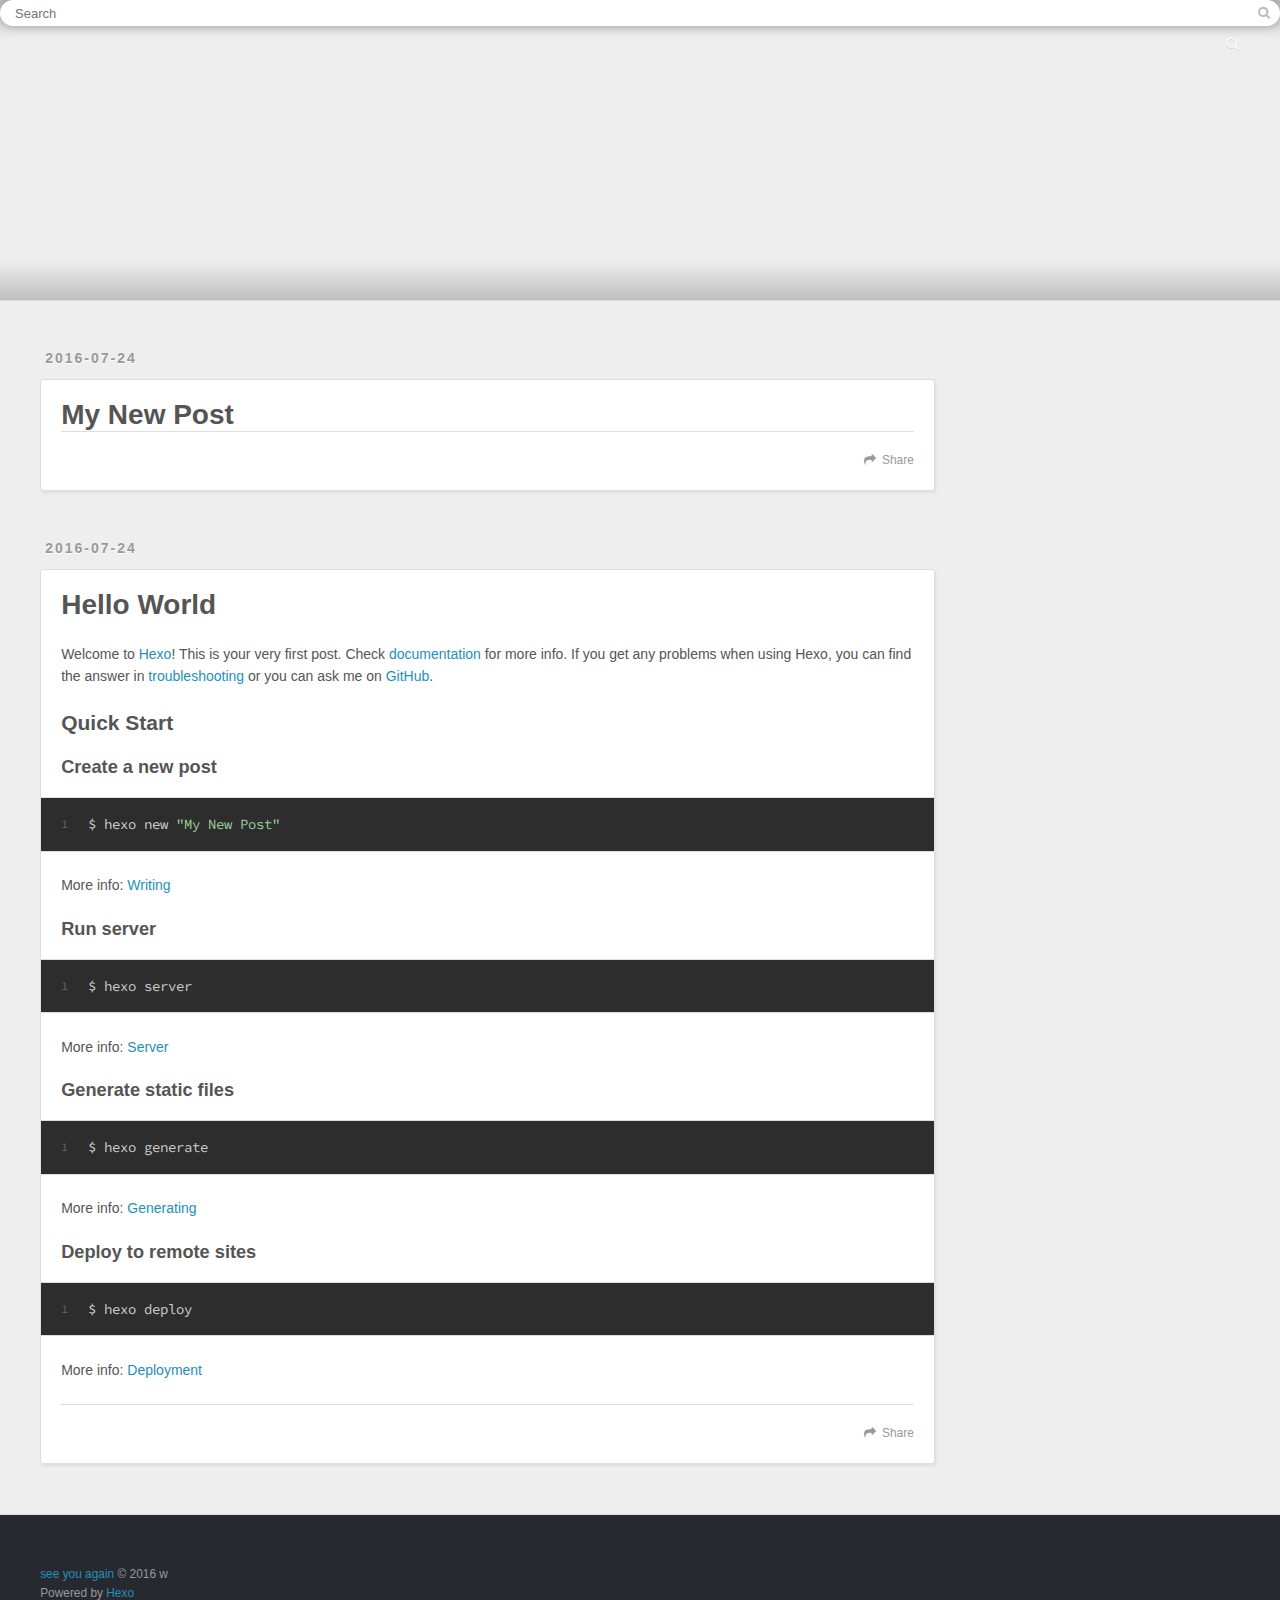
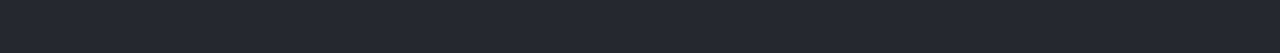
==== commit 1823ff6c: "Site updated: 2016-07-24 21:45:50" ====
--- a/index.html
+++ b/index.html
@@ -13,37 +13,44 @@
 <meta name="twitter:title" content="see you again">
   
   
-  <link href="//fonts.googleapis.com/css?family=Source+Code+Pro" rel="stylesheet" type="text/css">
-  <link href="//maxcdn.bootstrapcdn.com/font-awesome/4.2.0/css/font-awesome.min.css" rel="stylesheet">
+  <!-- <link href='http://fonts.googleapis.com/css?family=Open+Sans:400,600' rel='stylesheet' type='text/css'> -->
+  <!-- <link href="//fonts.googleapis.com/css?family=Source+Code+Pro:400,700" rel="stylesheet" type="text/css"> -->
+  <link href="//fonts.useso.com/css?family=Source+Code+Pro:400,700" rel="stylesheet" type="text/css">
+  <link href='//fonts.useso.com/css?family=Open+Sans:300,600' rel='stylesheet' type='text/css'>
   <link rel="stylesheet" href="/css/style.css">
   
+
 </head>
 <body>
   <div id="container">
     <div id="wrap">
       <header id="header">
-  <div id="overlay"></div>
   <div id="header-outer" class="outer">
-    <div id="profile_img">
-      <img id="circle_img" src="undefined" />
-    </div>
-    <div id="header-title" class="inner">
-      <h1 id="logo-wrap">
-        <a href="/" id="logo">see you again</a>
-      </h1>
-      
-    </div>
-    <div id="header-menu">
+    <a href="/" class="logo">see you again</a>
+    <div id="header-inner" class="inner">
       <nav id="main-nav">
-        <ul>
+        <a id="main-nav-toggle" class="nav-icon"></a>
+        
+      </nav>
+      <nav id="sub-nav">
+        <div id="search-form-wrap">
+          <form action="//google.com/search" method="get" accept-charset="UTF-8" class="search-form"><input type="search" name="q" results="0" class="search-form-input" placeholder="Search"><button type="submit" class="search-form-submit">&#xF002;</button><input type="hidden" name="sitesearch" value="http://yoursite.com"></form>
+        </div>
+        <a id="nav-search-btn" class="nav-icon" title="Search"></a>
         
         
-        </ul>
       </nav>
     </div>
   </div>
 </header>
+      <nav id="mobile-nav" class="off">
+  
+  <div id="search-form-wrap-mobile">
+    <form action="//google.com/search" method="get" accept-charset="UTF-8" class="search-form"><input type="search" name="q" results="0" class="search-form-input" placeholder="Search"><button type="submit" class="search-form-submit">&#xF002;</button><input type="hidden" name="sitesearch" value="http://yoursite.com"></form>
+  </div>
+</nav>
       <div class="outer">
+        
         <section id="main">
   
     <article id="post-My-New-Post" class="article article-type-post" itemscope itemprop="blogPost">
@@ -72,7 +79,7 @@
       
     </div>
     <footer class="article-footer">
-      <a data-url="http://yoursite.com/2016/07/24/My-New-Post/" data-id="cir0n8g870000dstvj6awg4ky" class="article-share-link">Share</a>
+      <a data-url="http://yoursite.com/2016/07/24/My-New-Post/" data-id="cir0nqgwd0000bwtvvtn3uybx" class="article-share-link">Share</a>
       
       
     </footer>
@@ -117,7 +124,7 @@
       
     </div>
     <footer class="article-footer">
-      <a data-url="http://yoursite.com/2016/07/24/hello-world/" data-id="cir0n8g8c0001dstv5adlm388" class="article-share-link">Share</a>
+      <a data-url="http://yoursite.com/2016/07/24/hello-world/" data-id="cir0nqgwm0001bwtv6gn2n4i5" class="article-share-link">Share</a>
       
       
     </footer>
@@ -127,25 +134,25 @@
 
 
   
-  
+
 </section>
-        
       </div>
       <footer id="footer">
   
   <div class="outer">
     <div id="footer-info" class="inner">
+      <a href="/" class="logo">see you again</a>
       &copy; 2016 w<br>
-      <a href="https://github.com/ken8203/hexo-theme-alberta" target="_blank">Alberta</a> by <a href="http://jaychung.tw" target="_blank">jaychung</a>. Powered by <a href="http://hexo.io/" target="_blank">Hexo</a>. Thank <a href="http://subtlepatterns.com/" target="_blank">Subtlepatterns</a>
+      Powered by <a href="http://hexo.io/" target="_blank">Hexo</a>
     </div>
   </div>
 </footer>
     </div>
     
-    
 
-<script src="//ajax.googleapis.com/ajax/libs/jquery/2.0.3/jquery.min.js"></script>
-<script src="//imsky.github.io/holder/holder.js"></script>
+<script src="/js/jquery.min.js"></script>
+<script src="/js/jquery.scrollLoading.js"></script>
+
 
 
 <script src="/js/script.js"></script>
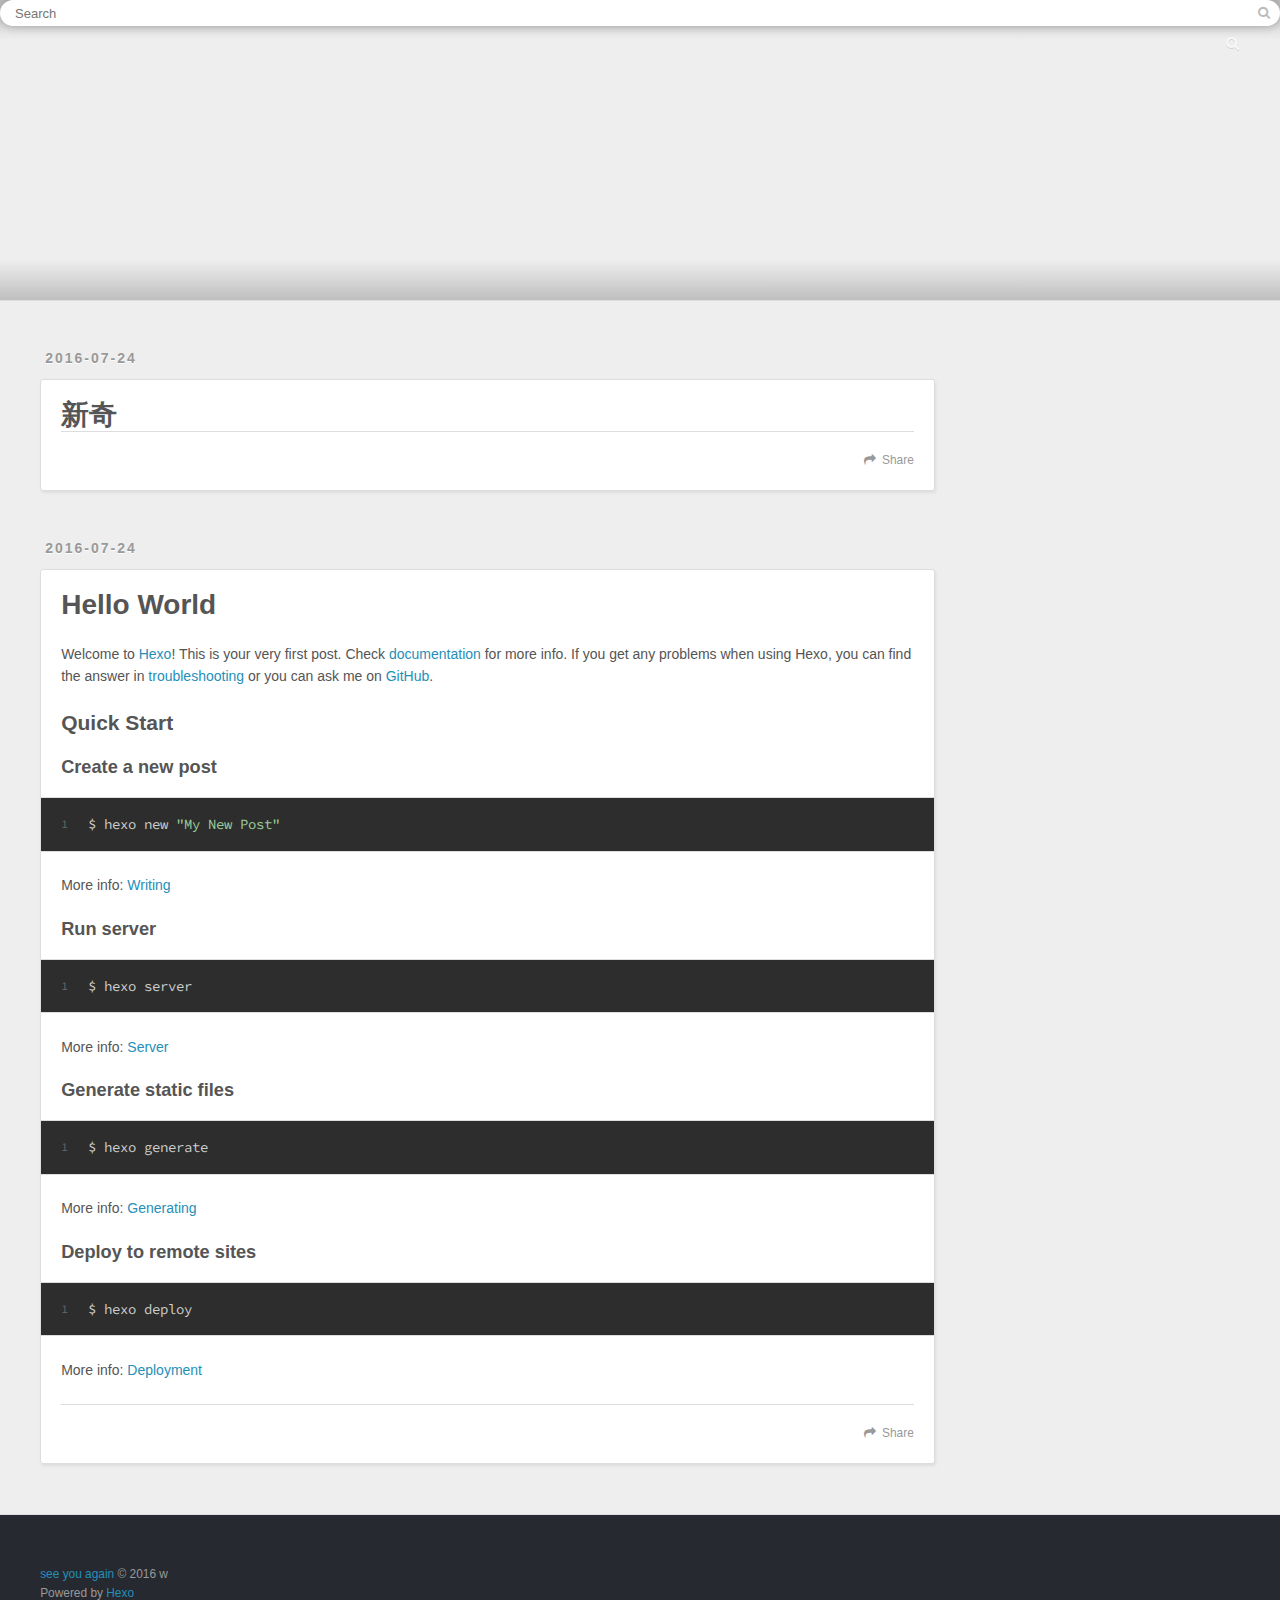
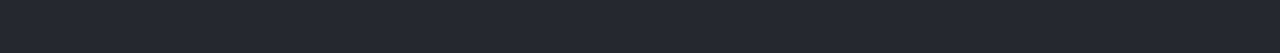
==== commit 49e27ef5: "Site updated: 2016-07-24 22:07:01" ====
--- a/index.html
+++ b/index.html
@@ -67,7 +67,7 @@
         
   
     <h1 itemprop="name">
-      <a class="article-title" href="/2016/07/24/My-New-Post/">My New Post</a>
+      <a class="article-title" href="/2016/07/24/My-New-Post/">新奇</a>
     </h1>
   
 
@@ -79,7 +79,7 @@
       
     </div>
     <footer class="article-footer">
-      <a data-url="http://yoursite.com/2016/07/24/My-New-Post/" data-id="cir0nqgwd0000bwtvvtn3uybx" class="article-share-link">Share</a>
+      <a data-url="http://yoursite.com/2016/07/24/My-New-Post/" data-id="cir0ohkdr00017otva57jlmv7" class="article-share-link">Share</a>
       
       
     </footer>
@@ -124,7 +124,7 @@
       
     </div>
     <footer class="article-footer">
-      <a data-url="http://yoursite.com/2016/07/24/hello-world/" data-id="cir0nqgwm0001bwtv6gn2n4i5" class="article-share-link">Share</a>
+      <a data-url="http://yoursite.com/2016/07/24/hello-world/" data-id="cir0ohkdi00007otvvm26g0d6" class="article-share-link">Share</a>
       
       
     </footer>
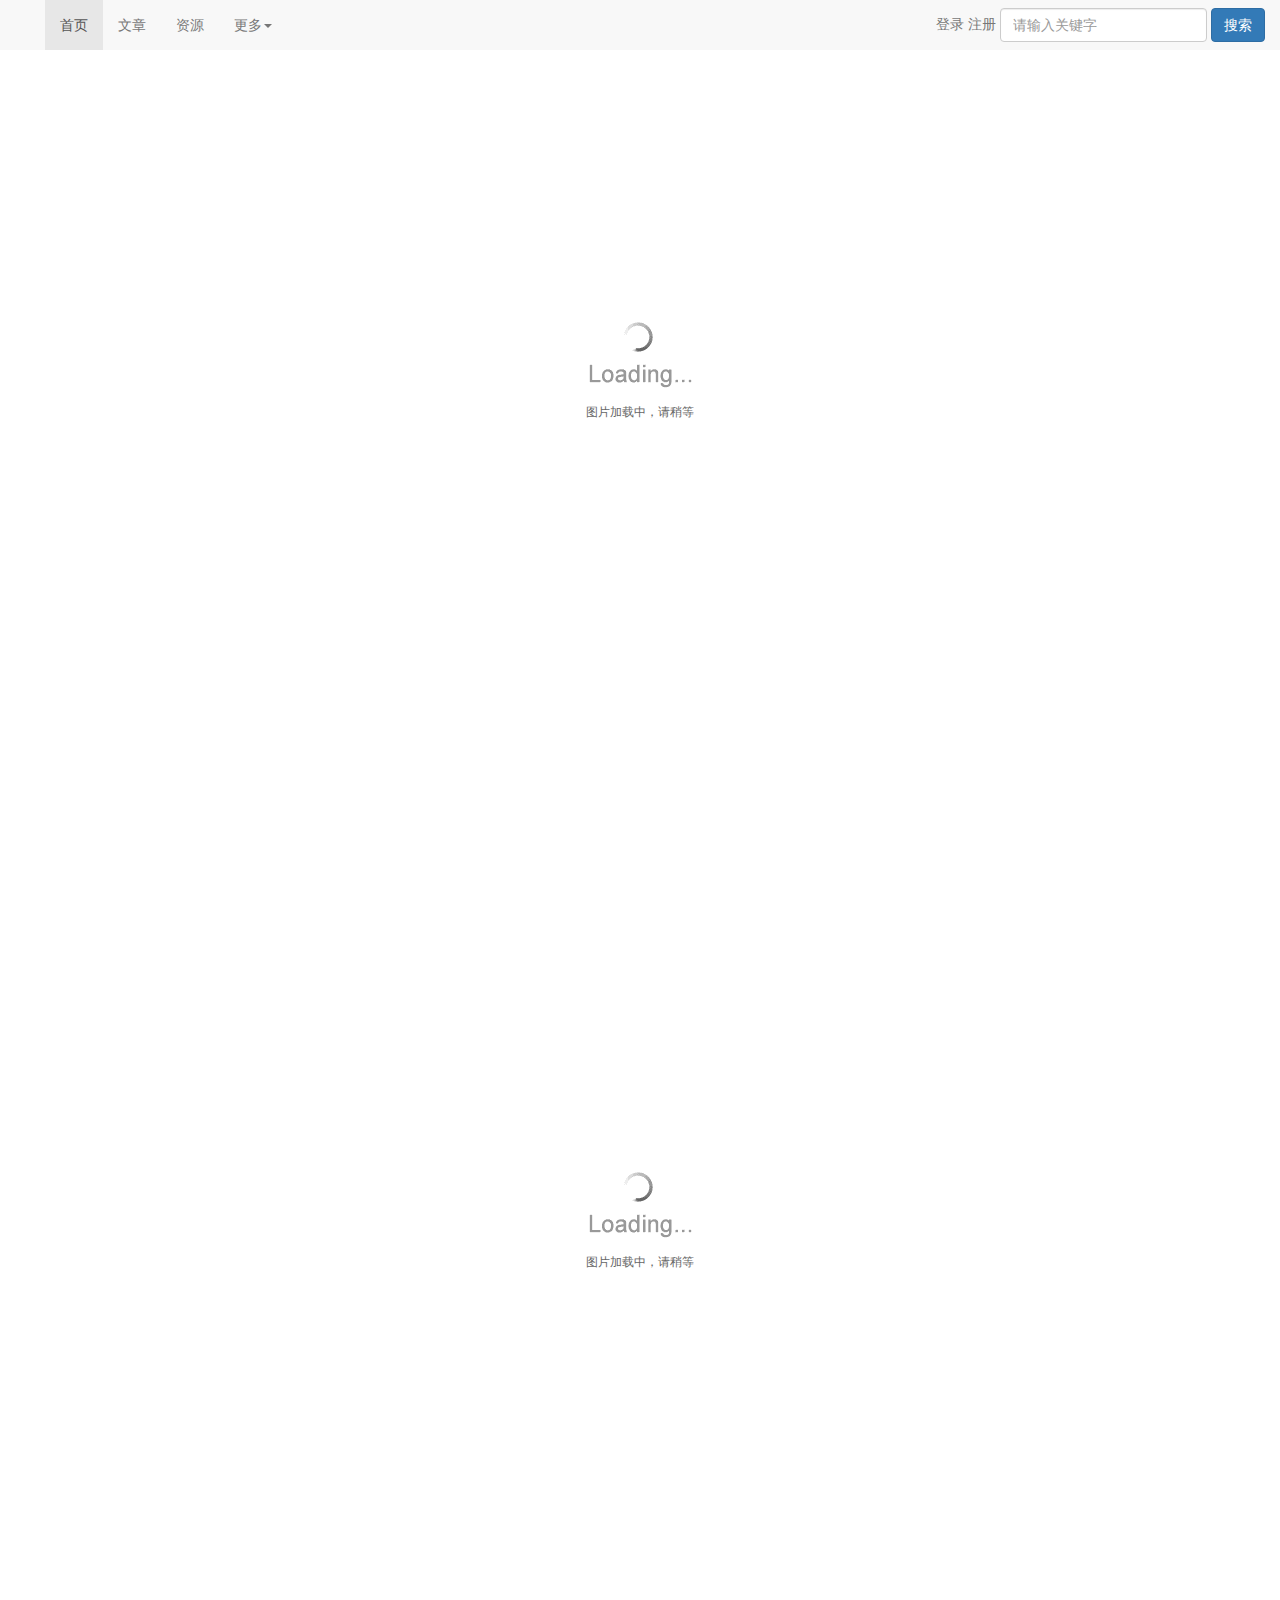
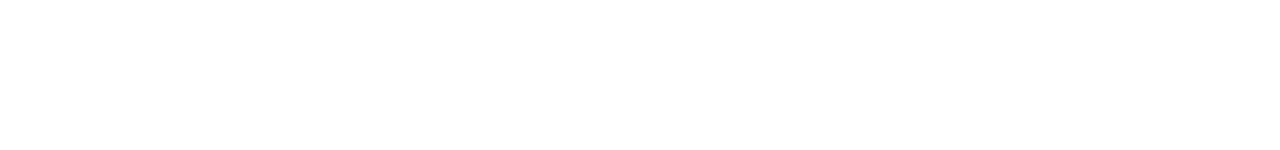
==== commit 7f680b80: "Rename login.html to index.html" ====
--- a/index.html
+++ b/index.html
@@ -1,162 +1,85 @@
 <!DOCTYPE html>
 <html>
-<head>
-  <meta charset="utf-8">
-  
-  <title>see you again</title>
-  <meta name="viewport" content="width=device-width, initial-scale=1, maximum-scale=1">
-  <meta property="og:type" content="website">
-<meta property="og:title" content="see you again">
-<meta property="og:url" content="http://yoursite.com/index.html">
-<meta property="og:site_name" content="see you again">
-<meta name="twitter:card" content="summary">
-<meta name="twitter:title" content="see you again">
-  
-  
-  <!-- <link href='http://fonts.googleapis.com/css?family=Open+Sans:400,600' rel='stylesheet' type='text/css'> -->
-  <!-- <link href="//fonts.googleapis.com/css?family=Source+Code+Pro:400,700" rel="stylesheet" type="text/css"> -->
-  <link href="//fonts.useso.com/css?family=Source+Code+Pro:400,700" rel="stylesheet" type="text/css">
-  <link href='//fonts.useso.com/css?family=Open+Sans:300,600' rel='stylesheet' type='text/css'>
-  <link rel="stylesheet" href="/css/style.css">
-  
-
-</head>
-<body>
-  <div id="container">
-    <div id="wrap">
-      <header id="header">
-  <div id="header-outer" class="outer">
-    <a href="/" class="logo">see you again</a>
-    <div id="header-inner" class="inner">
-      <nav id="main-nav">
-        <a id="main-nav-toggle" class="nav-icon"></a>
-        
-      </nav>
-      <nav id="sub-nav">
-        <div id="search-form-wrap">
-          <form action="//google.com/search" method="get" accept-charset="UTF-8" class="search-form"><input type="search" name="q" results="0" class="search-form-input" placeholder="Search"><button type="submit" class="search-form-submit">&#xF002;</button><input type="hidden" name="sitesearch" value="http://yoursite.com"></form>
-        </div>
-        <a id="nav-search-btn" class="nav-icon" title="Search"></a>
-        
-        
-      </nav>
-    </div>
-  </div>
-</header>
-      <nav id="mobile-nav" class="off">
-  
-  <div id="search-form-wrap-mobile">
-    <form action="//google.com/search" method="get" accept-charset="UTF-8" class="search-form"><input type="search" name="q" results="0" class="search-form-input" placeholder="Search"><button type="submit" class="search-form-submit">&#xF002;</button><input type="hidden" name="sitesearch" value="http://yoursite.com"></form>
-  </div>
-</nav>
-      <div class="outer">
-        
-        <section id="main">
-  
-    <article id="post-My-New-Post" class="article article-type-post" itemscope itemprop="blogPost">
-  <div class="article-meta">
-    <a href="/2016/07/24/My-New-Post/" class="article-date">
-  <time datetime="2016-07-24T12:08:14.000Z" itemprop="datePublished">2016-07-24</time>
-</a>
-    
-  </div>
-  <div class="article-inner">
-    
-    
-      <header class="article-header">
-        
-  
-    <h1 itemprop="name">
-      <a class="article-title" href="/2016/07/24/My-New-Post/">新奇</a>
-    </h1>
-  
-
-      </header>
-    
-    <div class="article-entry" itemprop="articleBody">
-      
-        
-      
-    </div>
-    <footer class="article-footer">
-      <a data-url="http://yoursite.com/2016/07/24/My-New-Post/" data-id="cir0ohkdr00017otva57jlmv7" class="article-share-link">Share</a>
-      
-      
-    </footer>
-  </div>
-  
-</article>
-
-
-  
-    <article id="post-hello-world" class="article article-type-post" itemscope itemprop="blogPost">
-  <div class="article-meta">
-    <a href="/2016/07/24/hello-world/" class="article-date">
-  <time datetime="2016-07-24T12:00:14.525Z" itemprop="datePublished">2016-07-24</time>
-</a>
-    
-  </div>
-  <div class="article-inner">
-    
-    
-      <header class="article-header">
-        
-  
-    <h1 itemprop="name">
-      <a class="article-title" href="/2016/07/24/hello-world/">Hello World</a>
-    </h1>
-  
-
-      </header>
-    
-    <div class="article-entry" itemprop="articleBody">
-      
-        <p>Welcome to <a href="https://hexo.io/" target="_blank" rel="external">Hexo</a>! This is your very first post. Check <a href="https://hexo.io/docs/" target="_blank" rel="external">documentation</a> for more info. If you get any problems when using Hexo, you can find the answer in <a href="https://hexo.io/docs/troubleshooting.html" target="_blank" rel="external">troubleshooting</a> or you can ask me on <a href="https://github.com/hexojs/hexo/issues" target="_blank" rel="external">GitHub</a>.</p>
-<h2 id="Quick-Start"><a href="#Quick-Start" class="headerlink" title="Quick Start"></a>Quick Start</h2><h3 id="Create-a-new-post"><a href="#Create-a-new-post" class="headerlink" title="Create a new post"></a>Create a new post</h3><figure class="highlight bash"><table><tr><td class="gutter"><pre><div class="line">1</div></pre></td><td class="code"><pre><div class="line">$ hexo new <span class="string">"My New Post"</span></div></pre></td></tr></table></figure>
-<p>More info: <a href="https://hexo.io/docs/writing.html" target="_blank" rel="external">Writing</a></p>
-<h3 id="Run-server"><a href="#Run-server" class="headerlink" title="Run server"></a>Run server</h3><figure class="highlight bash"><table><tr><td class="gutter"><pre><div class="line">1</div></pre></td><td class="code"><pre><div class="line">$ hexo server</div></pre></td></tr></table></figure>
-<p>More info: <a href="https://hexo.io/docs/server.html" target="_blank" rel="external">Server</a></p>
-<h3 id="Generate-static-files"><a href="#Generate-static-files" class="headerlink" title="Generate static files"></a>Generate static files</h3><figure class="highlight bash"><table><tr><td class="gutter"><pre><div class="line">1</div></pre></td><td class="code"><pre><div class="line">$ hexo generate</div></pre></td></tr></table></figure>
-<p>More info: <a href="https://hexo.io/docs/generating.html" target="_blank" rel="external">Generating</a></p>
-<h3 id="Deploy-to-remote-sites"><a href="#Deploy-to-remote-sites" class="headerlink" title="Deploy to remote sites"></a>Deploy to remote sites</h3><figure class="highlight bash"><table><tr><td class="gutter"><pre><div class="line">1</div></pre></td><td class="code"><pre><div class="line">$ hexo deploy</div></pre></td></tr></table></figure>
-<p>More info: <a href="https://hexo.io/docs/deployment.html" target="_blank" rel="external">Deployment</a></p>
-
-      
-    </div>
-    <footer class="article-footer">
-      <a data-url="http://yoursite.com/2016/07/24/hello-world/" data-id="cir0ohkdi00007otvvm26g0d6" class="article-share-link">Share</a>
-      
-      
-    </footer>
-  </div>
-  
-</article>
-
-
-  
-
-</section>
-      </div>
-      <footer id="footer">
-  
-  <div class="outer">
-    <div id="footer-info" class="inner">
-      <a href="/" class="logo">see you again</a>
-      &copy; 2016 w<br>
-      Powered by <a href="http://hexo.io/" target="_blank">Hexo</a>
-    </div>
-  </div>
-</footer>
-    </div>
-    
-
-<script src="/js/jquery.min.js"></script>
-<script src="/js/jquery.scrollLoading.js"></script>
-
-
-
-<script src="/js/script.js"></script>
-
-  </div>
-</body>
-</html>+	<head>
+		<meta charset="UTF-8">
+		<title>登录</title>
+		<link rel="stylesheet" href="css/bootstrap.min.css" />
+		<script type="text/javascript" src="js/jquery-3.1.0.min.js" ></script>
+		<script type="text/javascript" src="js/bootstrap.min.js" ></script>
+		<link href="css/mystyle.css" rel="stylesheet" type="text/css"/>
+		<script src="js/myfocus-2.0.1.min.js" type="text/javascript" ></script>
+		<script src="js/mf-pattern/mF_YSlider.js"></script>
+		<link href="js/mf-pattern/mF_YSlider.css" rel="stylesheet" type="text/css"/>
+		<script type="text/javascript">
+			myFocus.set({
+				id:'piccc'
+			})
+		</script>
+		<script type="text/javascript">
+			myFocus.set({
+				id:'pict'
+			})
+		</script>
+	</head>
+	<body >
+		<nav class="nav navbar-default navbar-fixed-top role="navigation" >
+			<div class="container-fluid">
+				<div class="navbar-header" >
+					<button class="navbar-toggle" data-toggle="collapse" data-target=".navbar-collapse">
+						<span class="icon-bar"></span>
+						<span class="icon-bar"></span>
+						<span class="icon-bar"></span>
+					</button>
+					<a href="#" class="navbar-brand">
+					</a>
+				</div>
+				<div class="collapse navbar-collapse">		
+				<ul class="nav navbar-nav">
+					<li class="active"><a href="#">首页</a></li>
+					<li ><a href="#">文章</a></li>
+					<li ><a href="#">资源</a></li>
+					<li class="dropdown">
+						<a href="#" class="dropdown-toggle" data-toggle="dropdown">更多<span class="caret"></span></a>
+						<ul class="dropdown-menu">
+							<li><a href="#">1</a></li>
+							<li class="divider"></li>
+							<li><a href="#">2</a></li>
+						</ul>
+					</li>
+					
+				</ul>
+				<div class="navbar-form navbar-right" id="searcho">
+					<a href="#" class="navbar-link">登录</a>
+					<a href="#" class="navbar-link">注册</a>
+					<input type="text" class="form-control" placeholder="请输入关键字" />
+					<button class="btn btn-primary">搜索</button>
+				</div>
+				</div>
+			</div>
+		</nav>
+		<div style="height: 100px;"></div>
+		<div class="picc" id="piccc">
+			<div class="loading"><img src="img/loading.gif" alt="图片加载中，请稍等"/></div>
+			<div class="pic">
+			<ul>
+				<li><img src="img/230189-106.jpg"/></li>
+				<li><img src="img/331494-106.jpg"/></li>
+				<li><img src="img/331496-106.jpg"/></li>
+				<li><img src="img/333683-106.jpg"/></li>
+			</ul>
+			</div>
+		</div>
+		<div class="pico" id="pict">
+			<div class="loading"><img src="img/loading.gif" alt="图片加载中，请稍等"/></div>
+			<div class="pic">
+			<ul>
+				<li><img src="img/301889-106.jpg"/></li>
+				<li><img src="img/253832-106.jpg"/></li>
+				<li><img src="img/301885-106.jpg"/></li>
+				<li><img src="img/301889-106.jpg"/></li>
+			</ul>
+			</div>
+		</div>
+		<div class=""></div>
+	</body>
+</html>
--- a/css/mystyle.css
+++ b/css/mystyle.css
@@ -0,0 +1,28 @@
+.picc,.pico{
+	width: 80%;
+	height: 800px;
+	margin:0 auto;
+	overflow: hidden;
+	clear: both;
+}
+.pico{
+	margin-top: 50px;
+}
+.imgo{
+	float: left;
+	line-height: 50px;
+}
+.texto{
+	float: left;
+	font-size: 20px;
+	color: #D9EDF7;
+	line-height: 50px;
+}
+}
+.expl{
+	padding-right: 10px;
+	margin-top: 10px;
+	float: right; 
+}
+
+
--- a/js/mf-pattern/mF_YSlider.css
+++ b/js/mf-pattern/mF_YSlider.css
@@ -0,0 +1,10 @@
+/*=========mF_YSlider ========*/
+.mF_YSlider .pic li,.mF_YSlider .rePic li{position:absolute;top:0;left:0;display:none;}
+.mF_YSlider .txt li{position:absolute;z-index:2;bottom:0;width:100%;height:36px;line-height:36px;display:none;}/*默认标题高度*/
+.mF_YSlider .txt li a{display:block;position:relative;z-index:1;color:#fff;padding-left:16px;font-size:14px;font-weight:bold;text-decoration:none;}/*标题样式*/
+.mF_YSlider .txt li b{display:block;width:100%;height:100%;position:absolute;top:0;left:0;background:#000;filter:alpha(opacity=40);opacity:0.4;}
+.mF_YSlider .num{position:absolute;z-index:3;bottom:8px;right:2px;}
+.mF_YSlider .num li{position:relative;float:left;width:20px;height:20px;overflow:hidden;text-align:center;margin-right:4px;cursor:pointer;}
+.mF_YSlider .num li a,.mF_YSlider .num li b{display:block;width:18px;height:18px;border:1px solid #dedede;line-height:18px;position:absolute;z-index:2;top:0;left:0;color:#333; text-decoration:none;}/*按钮样式*/
+.mF_YSlider .num li b{z-index:1;background:#fff;filter:alpha(opacity=60);opacity:0.6;}
+.mF_YSlider .num li.current a,.mF_YSlider .num li.hover a{border-color:#E63003;color:#fff;background:#F66E08;-webkit-transition:all 0.4s;-moz-transition:all 0.4s;-o-transition:all 0.4s;}/*当前/悬停按钮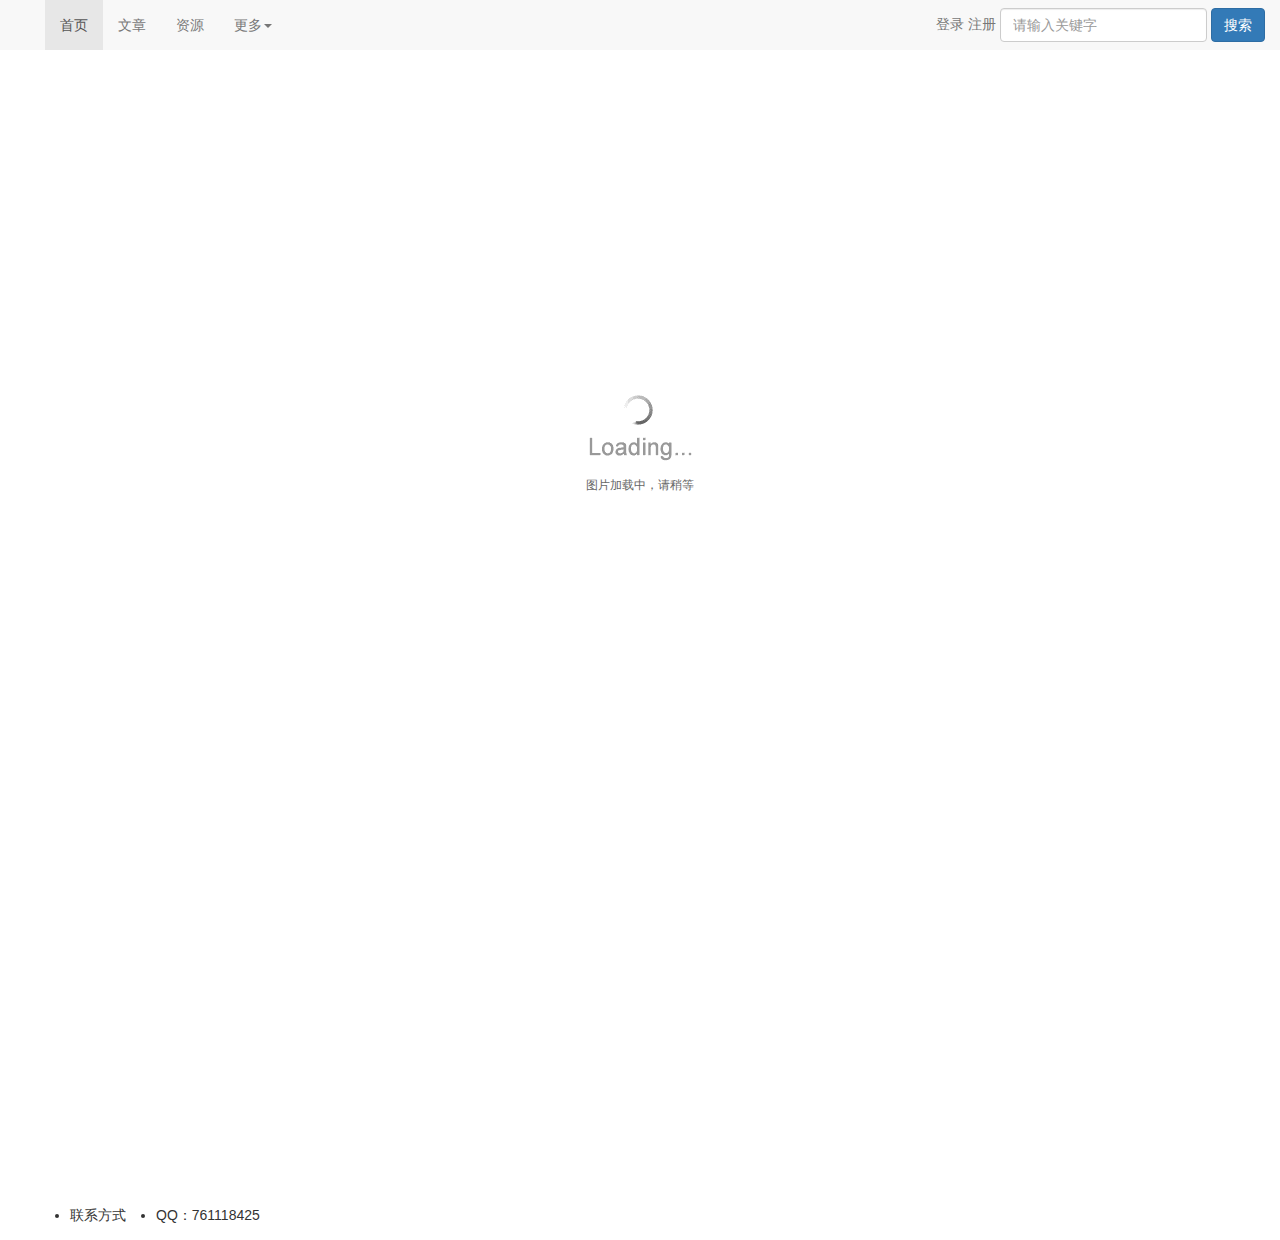
==== commit ad6a615f: "en" ====
--- a/index.html
+++ b/index.html
@@ -2,7 +2,7 @@
 <html>
 	<head>
 		<meta charset="UTF-8">
-		<title>登录</title>
+		<title>welcome to my website</title>
 		<link rel="stylesheet" href="css/bootstrap.min.css" />
 		<script type="text/javascript" src="js/jquery-3.1.0.min.js" ></script>
 		<script type="text/javascript" src="js/bootstrap.min.js" ></script>
@@ -13,11 +13,6 @@
 		<script type="text/javascript">
 			myFocus.set({
 				id:'piccc'
-			})
-		</script>
-		<script type="text/javascript">
-			myFocus.set({
-				id:'pict'
 			})
 		</script>
 	</head>
@@ -69,17 +64,11 @@
 			</ul>
 			</div>
 		</div>
-		<div class="pico" id="pict">
-			<div class="loading"><img src="img/loading.gif" alt="图片加载中，请稍等"/></div>
-			<div class="pic">
+		<div class="navbottom">
 			<ul>
-				<li><img src="img/301889-106.jpg"/></li>
-				<li><img src="img/253832-106.jpg"/></li>
-				<li><img src="img/301885-106.jpg"/></li>
-				<li><img src="img/301889-106.jpg"/></li>
+				<li>联系方式</li>
+				<li>QQ：761118425</li>
 			</ul>
-			</div>
 		</div>
-		<div class=""></div>
 	</body>
 </html>
--- a/css/mystyle.css
+++ b/css/mystyle.css
@@ -1,28 +1,23 @@
-.picc,.pico{
+.picc{
 	width: 80%;
-	height: 800px;
+	height: 1080px;
 	margin:0 auto;
 	overflow: hidden;
 	clear: both;
-}
-.pico{
-	margin-top: 50px;
 }
 .imgo{
 	float: left;
 	line-height: 50px;
 }
-.texto{
+}
+.navbottom{
+	margin-top: 10px;
+	height: 50px;
+	background-color: #BBBBBB;
+}
+.navbottom li{
+	margin-left: 30px;
 	float: left;
-	font-size: 20px;
-	color: #D9EDF7;
 	line-height: 50px;
 }
-}
-.expl{
-	padding-right: 10px;
-	margin-top: 10px;
-	float: right; 
-}
 
-
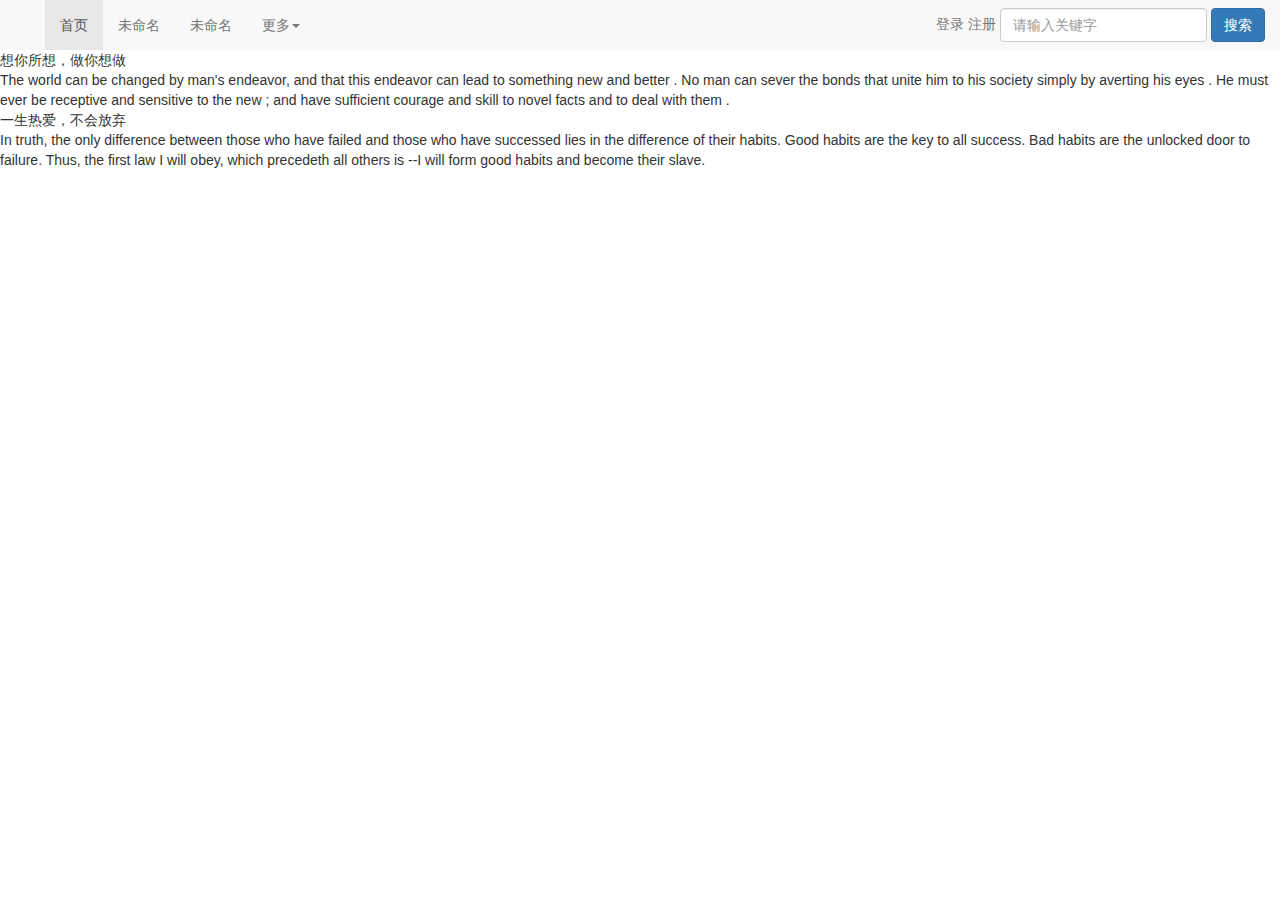
==== commit 78fc7087: "en" ====
--- a/index.html
+++ b/index.html
@@ -1,74 +1,93 @@
-<!DOCTYPE html>
-<html>
-	<head>
-		<meta charset="UTF-8">
-		<title>welcome to my website</title>
-		<link rel="stylesheet" href="css/bootstrap.min.css" />
-		<script type="text/javascript" src="js/jquery-3.1.0.min.js" ></script>
-		<script type="text/javascript" src="js/bootstrap.min.js" ></script>
-		<link href="css/mystyle.css" rel="stylesheet" type="text/css"/>
-		<script src="js/myfocus-2.0.1.min.js" type="text/javascript" ></script>
-		<script src="js/mf-pattern/mF_YSlider.js"></script>
-		<link href="js/mf-pattern/mF_YSlider.css" rel="stylesheet" type="text/css"/>
-		<script type="text/javascript">
-			myFocus.set({
-				id:'piccc'
-			})
-		</script>
-	</head>
-	<body >
-		<nav class="nav navbar-default navbar-fixed-top role="navigation" >
-			<div class="container-fluid">
-				<div class="navbar-header" >
-					<button class="navbar-toggle" data-toggle="collapse" data-target=".navbar-collapse">
-						<span class="icon-bar"></span>
-						<span class="icon-bar"></span>
-						<span class="icon-bar"></span>
-					</button>
-					<a href="#" class="navbar-brand">
-					</a>
-				</div>
-				<div class="collapse navbar-collapse">		
-				<ul class="nav navbar-nav">
-					<li class="active"><a href="#">首页</a></li>
-					<li ><a href="#">文章</a></li>
-					<li ><a href="#">资源</a></li>
-					<li class="dropdown">
-						<a href="#" class="dropdown-toggle" data-toggle="dropdown">更多<span class="caret"></span></a>
-						<ul class="dropdown-menu">
-							<li><a href="#">1</a></li>
-							<li class="divider"></li>
-							<li><a href="#">2</a></li>
-						</ul>
-					</li>
-					
-				</ul>
-				<div class="navbar-form navbar-right" id="searcho">
-					<a href="#" class="navbar-link">登录</a>
-					<a href="#" class="navbar-link">注册</a>
-					<input type="text" class="form-control" placeholder="请输入关键字" />
-					<button class="btn btn-primary">搜索</button>
-				</div>
-				</div>
-			</div>
-		</nav>
-		<div style="height: 100px;"></div>
-		<div class="picc" id="piccc">
-			<div class="loading"><img src="img/loading.gif" alt="图片加载中，请稍等"/></div>
-			<div class="pic">
-			<ul>
-				<li><img src="img/230189-106.jpg"/></li>
-				<li><img src="img/331494-106.jpg"/></li>
-				<li><img src="img/331496-106.jpg"/></li>
-				<li><img src="img/333683-106.jpg"/></li>
-			</ul>
-			</div>
-		</div>
-		<div class="navbottom">
-			<ul>
-				<li>联系方式</li>
-				<li>QQ：761118425</li>
-			</ul>
-		</div>
-	</body>
-</html>
+<!DOCTYPE html>
+<html>
+	<head>
+		<meta charset="utf-8"/>
+		<meta http-equiv="X-UA-Compatible" content="edge" />
+		<meta name="viewport" content="width=device-width,initial-scale=1.0,user-scalable=0" >
+		<title>welcome to my website</title>
+		<link rel="stylesheet" href="css/bootstrap.min.css" />
+		<script type="text/javascript" src="js/jquery-3.1.0.min.js" ></script>
+		<script type="text/javascript" src="js/bootstrap.min.js" ></script>
+		<link href="css/mystyle.css" rel="stylesheet" type="text/css"/>
+		<script src="js/myfocus-2.0.1.min.js" type="text/javascript" ></script>
+		<script src="js/mf-pattern/mF_YSlider.js"></script>
+		<link href="js/mf-pattern/mF_YSlider.css" rel="stylesheet" type="text/css"/>
+		<script type="text/javascript">
+			myFocus.set({
+				id:'picJavaScript'
+			})
+		</script>
+	</head>
+	<body >
+		<nav class="nav navbar-default navbar-fixed-top role="navigation" >
+			<div class="container-fluid">
+				<div class="navbar-header" >
+					<button class="navbar-toggle" data-toggle="collapse" data-target=".navbar-collapse">
+						<span class="icon-bar"></span>
+						<span class="icon-bar"></span>
+						<span class="icon-bar"></span>
+					</button>
+					<a href="#" class="navbar-brand">
+					</a>
+				</div>
+				<div class="collapse navbar-collapse">		
+				<ul class="nav navbar-nav">
+					<li class="active"><a href="#">首页</a></li>
+					<li ><a href="#">未命名</a></li>
+					<li ><a href="#">未命名</a></li>
+					<li class="dropdown">
+						<a href="#" class="dropdown-toggle" data-toggle="dropdown">更多<span class="caret"></span></a>
+						<ul class="dropdown-menu">
+							<li><a href="#">未命名</a></li>
+							<li class="divider"></li>
+							<li><a href="#">未命名</a></li>
+						</ul>
+					</li>
+					
+				</ul>
+				<div class="navbar-form navbar-right" id="searcho">
+					<a href="#" class="navbar-link">登录</a>
+					<a href="#" class="navbar-link">注册</a>
+					<input type="text" class="form-control" placeholder="请输入关键字" />
+					<button class="btn btn-primary">搜索</button>
+				</div>
+				</div>
+			</div>
+		</nav>
+		<div style="height: 50px;"></div>
+		    <div class="picbgcolor">
+			<div class="Shufflingfigure" id="picJavaScript">
+			   <div class="loading"><img src="img/loading.gif" alt="图片加载中，请稍等"/></div>
+			     <div class="pic">
+			       <ul>
+				<li><img src="img/pic1.jpg"/></li>
+				<li><img src="img/pic2.jpg"/></li>
+				<li><img src="img/pic3.jpg"/></li>
+				<li><img src="img/pic4.jpg"/></li>
+				<li><img src="img/pic5.jpg"/></li>
+				<li><img src="img/pic6.jpg"/></li>
+			       </ul>
+			    </div>
+		    </div>
+		</div>
+		<div class="bottom">
+			<div class="fontstyle">想你所想，做你想做</div>
+			        <div class="txtstyle">The world can be changed by man's endeavor, 
+					and that this endeavor can lead to something new and better .
+					No man can sever the bonds that unite him to his society simply by averting his eyes . 
+					He must ever be receptive and sensitive to the new ; 
+					and have sufficient courage and skill to novel facts and to deal with them .
+			        </div>
+			</div>
+		</div>
+		<div class="bottom1">
+			<div class="fontstyle">一生热爱，不会放弃</div>
+			<div class="txtstyle">
+				In truth, the only difference between those who have failed and those who have successed lies in the difference of their habits. 
+				Good habits are the key to all success. Bad habits are the unlocked door to failure. 
+				Thus, the first law I will obey, which precedeth all others is --I will form good habits and become their slave.
+			</div>
+		</div>
+		
+	</body>
+</html>
